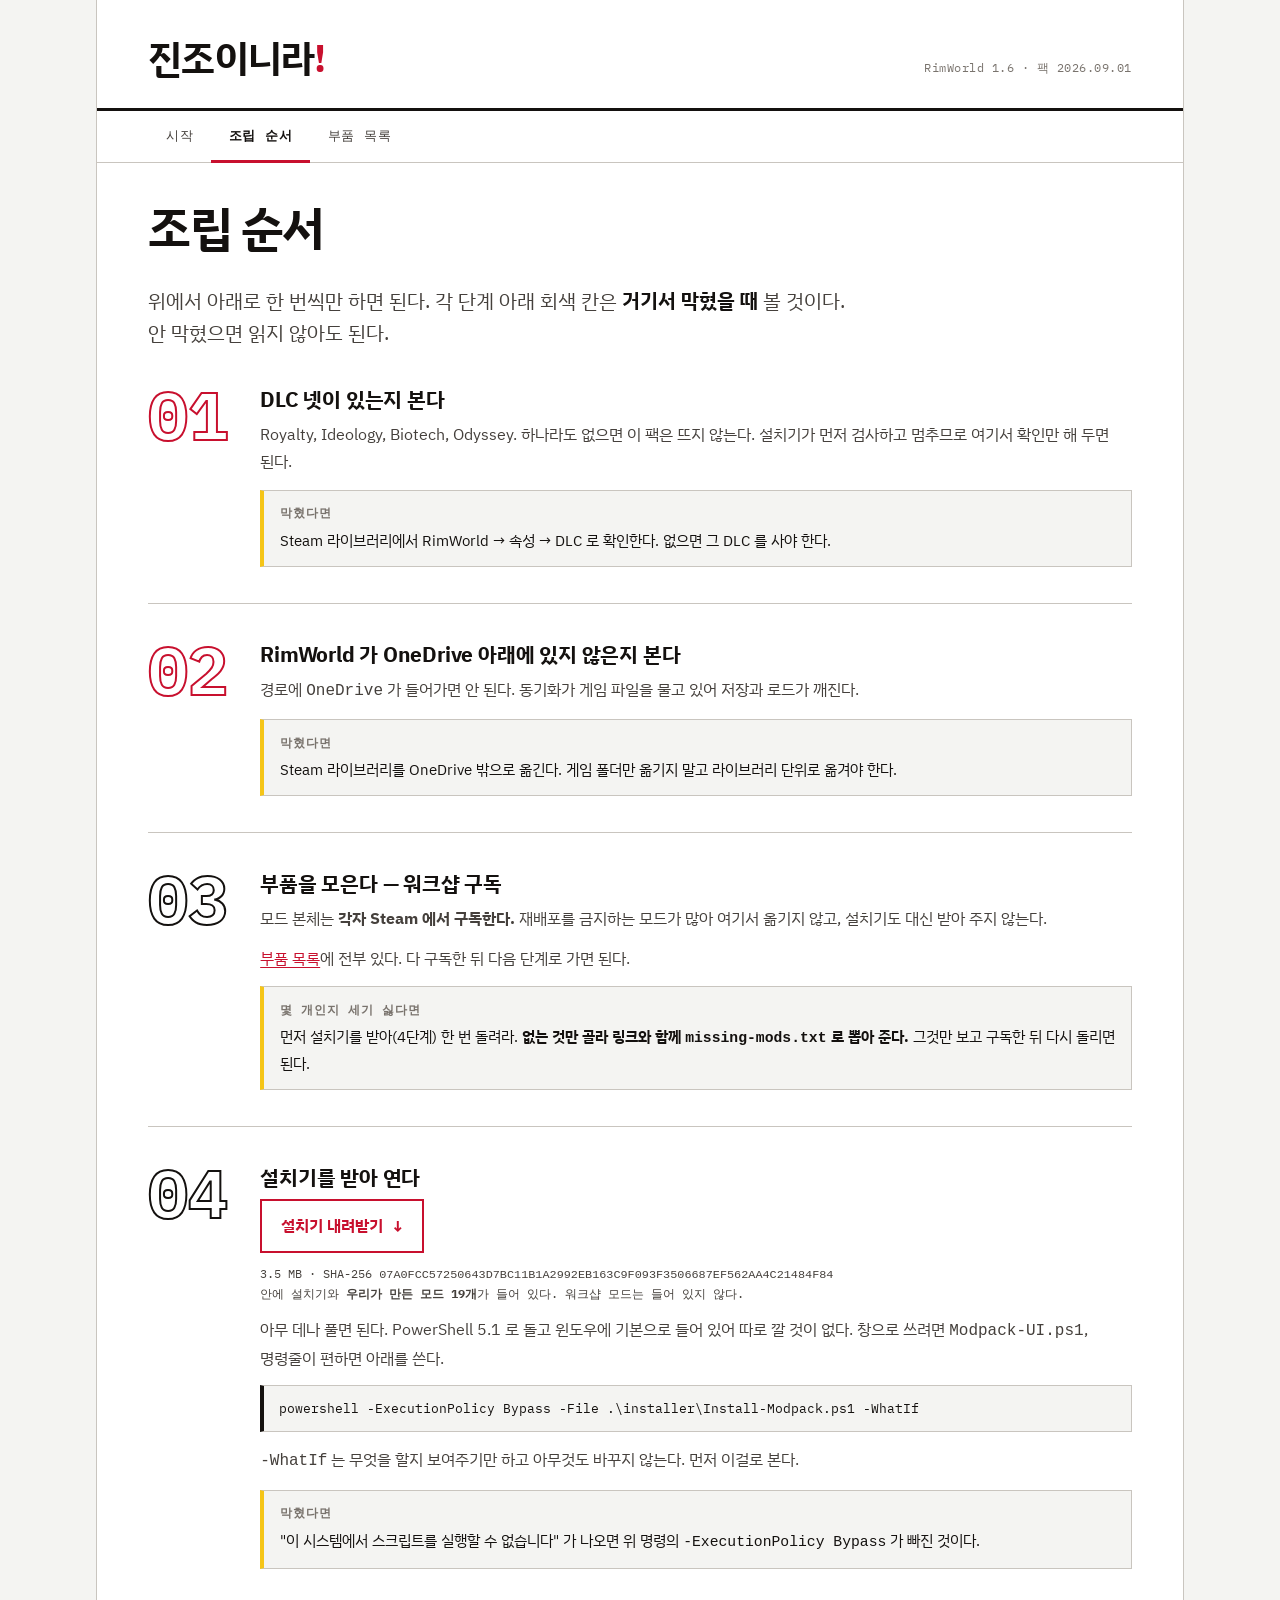
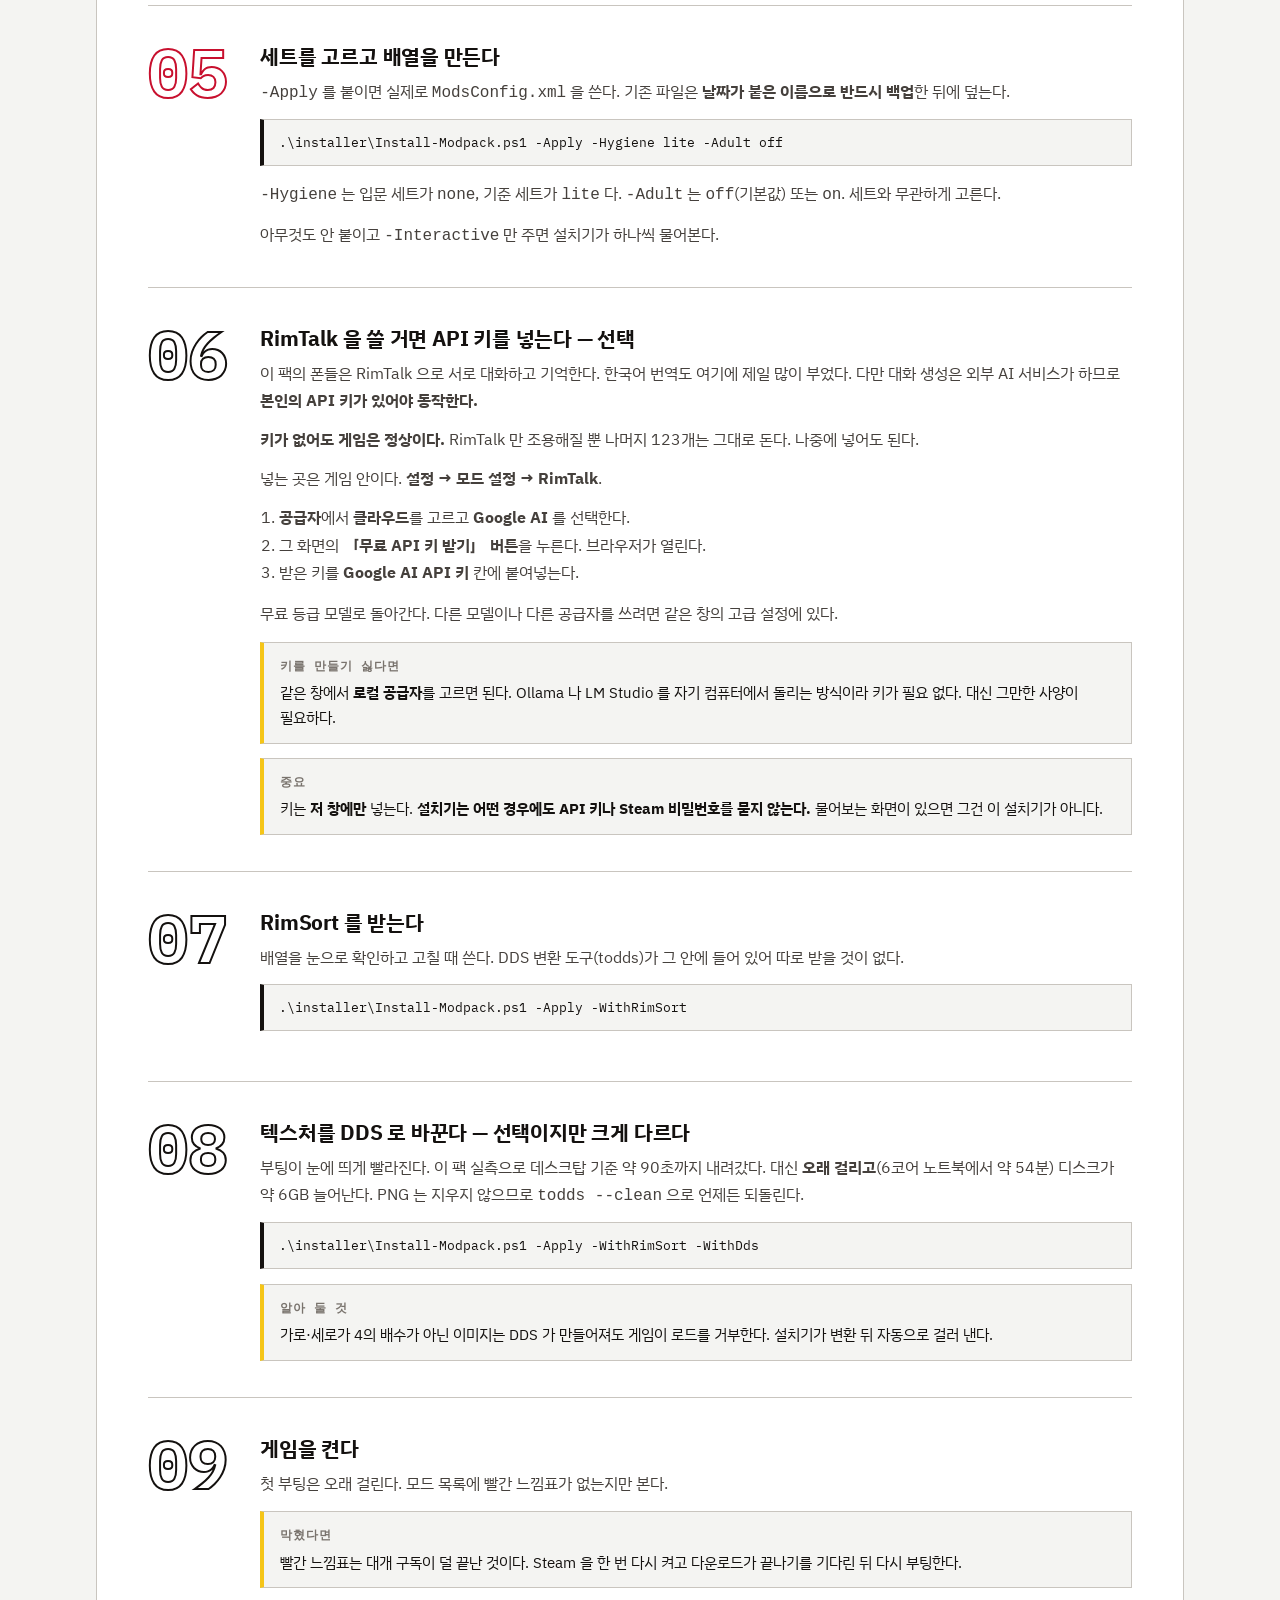
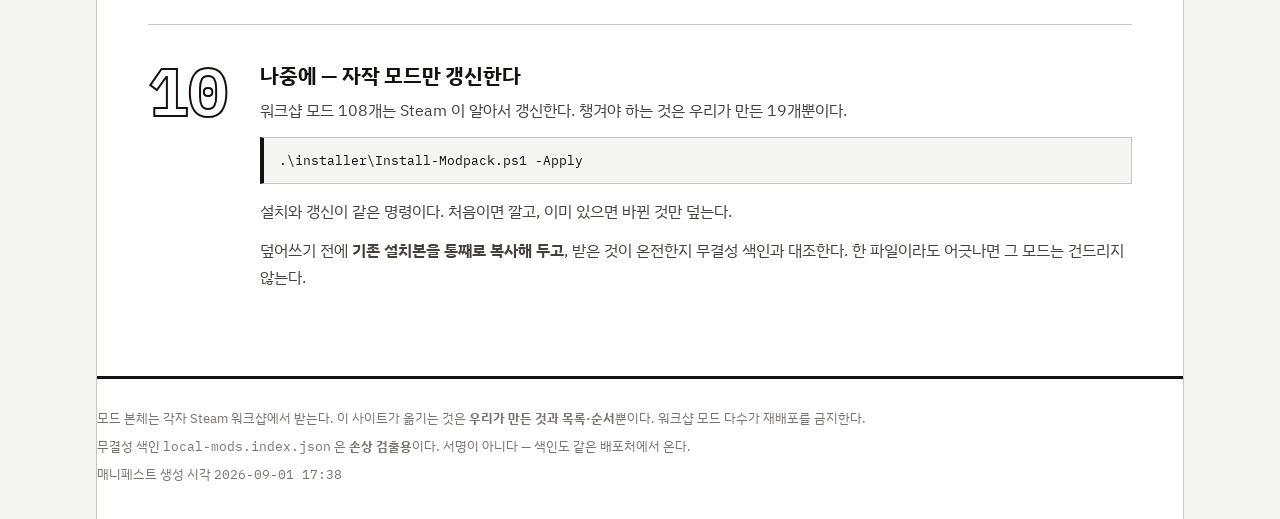
==== install.html @ 78cf6ee9 "진홍 협화회 모드팩 사이트 — 첫 배포 site/dist 산출물(3쪽 + 설치기 묶음 + 무결성 색인)을 그대로 올린다. 빌드는 모드팩 저장소의 scripts/build-site." ====
<!doctype html>
<html lang="ko">
<head>
<meta charset="utf-8">
<meta name="viewport" content="width=device-width, initial-scale=1">
<title>조립 순서 — 진조이니라!</title>
<meta name="description" content="DLC 확인부터 갱신까지, 번호 매긴 9단계.">
<meta name="color-scheme" content="light dark">
<link rel="preconnect" href="https://fonts.googleapis.com">
<link rel="preconnect" href="https://fonts.gstatic.com" crossorigin>
<link rel="stylesheet" href="https://fonts.googleapis.com/css2?family=IBM+Plex+Mono:wght@400;600&family=IBM+Plex+Sans+KR:wght@400;500;600;700&display=swap">
<link rel="stylesheet" href="assets/style.css">
</head>
<body>
<!--
DIRECTION CONTRACT — rim.issssm.com

THESIS: 이 팩은 고르는 카탈로그가 아니라 순서가 검증된 조립물 하나다. 세트를
고르고 번호를 따라가면 끝난다. 기능을 자랑하는 히어로 배너와 카드 격자를 쓰지
않는다 — 초보가 먼저 묻는 것은 "무엇이 들었나" 가 아니라 "뭐부터 하면 되나" 다.

OWN-WORLD: 조립 설명서. 흰 종이, 검은 키라인, 진홍(#c8102e)이 이 팩의 정체이자
유일한 강조색, 노랑·검정 사선 위험 띠가 경고를 진다. 여백의 큰 외곽선 숫자,
1:1 부품 호출 상자 격자, IBM Plex Sans KR + Plex Mono, 숫자는 전부 tabular.

STORY: 세트 상자가 부품 수와 난이도를 모서리에 찍고 나란히 놓인 것을 본다.
자기 것이 어느 것인지 알아보고, 번호 매긴 단계를 따라 혼자 끝까지 깐다.
세트로 정해지지 않는 것(성인 요소)은 상자 아래에서 따로 묻는다.

FIRST VIEWPORT: 상단 3px 괘선 아래 워드마크. 그 아래 "뭐부터 하면 되는데?" 가
화면 폭을 쓰는 질문으로 서고, 답이 곧바로 1단계 링크다. 그 아래 노랑·검정
위험 띠가 DLC 4종·OneDrive 금지·성인 요소를 진다. 세트 상자는 그다음이다.

FORM: 브릭 조립 설명서. 공명 순위 7위였던 배정안(약전 첨부문서)을 두 축에서
이긴 도전자. seed 343098e7.

FINISH: unreviewed and undocumented is unfinished; this build ends with the finish review, the verdict, DESIGN.md, and every shipping raster carrying its provenance.
-->
<div class="sheet">
  <header class="masthead pad">
    <p class="wordmark">진조이니라<span class="bang">!</span></p>
    <p class="meta">RimWorld 1.6 · 팩 2026.09.01</p>
  </header>
  <nav class="tabs pad" aria-label="주요">
      <a href="index.html">시작</a>
      <a href="install.html" aria-current="page">조립 순서</a>
      <a href="mods.html">부품 목록</a>
  </nav>
  <main class="pad">
    <h1 class="q">조립 순서</h1>
    <p class="lede">위에서 아래로 한 번씩만 하면 된다. 각 단계 아래 회색 칸은
    <strong>거기서 막혔을 때</strong> 볼 것이다. 안 막혔으면 읽지 않아도 된다.</p>

    <section class="step is-key">
      <p class="n">01</p>
      <div>
        <h2>DLC 넷이 있는지 본다</h2>
        <p>Royalty, Ideology, Biotech, Odyssey. 하나라도 없으면 이 팩은 뜨지 않는다. 설치기가 먼저 검사하고 멈추므로
        여기서 확인만 해 두면 된다.</p>
        <div class="stuck"><b>막혔다면</b>
        Steam 라이브러리에서 RimWorld → 속성 → DLC 로 확인한다. 없으면 그 DLC 를 사야 한다.</div>
      </div>
    </section>

    <section class="step is-key">
      <p class="n">02</p>
      <div>
        <h2>RimWorld 가 OneDrive 아래에 있지 않은지 본다</h2>
        <p>경로에 <code>OneDrive</code> 가 들어가면 안 된다. 동기화가 게임 파일을 물고 있어
        저장과 로드가 깨진다.</p>
        <div class="stuck"><b>막혔다면</b>
        Steam 라이브러리를 OneDrive 밖으로 옮긴다. 게임 폴더만 옮기지 말고 라이브러리 단위로 옮겨야 한다.</div>
      </div>
    </section>

    <section class="step">
      <p class="n">03</p>
      <div>
        <h2>부품을 모은다 — 워크샵 구독</h2>
        <p>모드 본체는 <strong>각자 Steam 에서 구독한다.</strong> 재배포를 금지하는 모드가 많아 여기서 옮기지 않고,
        설치기도 대신 받아 주지 않는다.</p>
        <p><a href="mods.html">부품 목록</a>에 전부 있다. 다 구독한 뒤 다음 단계로 가면 된다.</p>
        <div class="stuck"><b>몇 개인지 세기 싫다면</b>
        먼저 설치기를 받아(4단계) 한 번 돌려라. <strong>없는 것만 골라 링크와 함께
        <code>missing-mods.txt</code> 로 뽑아 준다.</strong> 그것만 보고 구독한 뒤 다시 돌리면 된다.</div>
      </div>
    </section>

    <section class="step">
      <p class="n">04</p>
      <div>
        <h2>설치기를 받아 연다</h2>
        <p><a class="gonext" href="download/crimson-concord-installer.zip" download>설치기 내려받기 <span class="arrow">↓</span></a></p>
        <p class="dlmeta">3.5 MB · SHA-256 <code>07A0FCC57250643D7BC11B1A2992EB163C9F093F3506687EF562AA4C21484F84</code><br>
        안에 설치기와 <strong>우리가 만든 모드 19개</strong>가 들어 있다. 워크샵 모드는 들어 있지 않다.</p>
        <p>아무 데나 풀면 된다. PowerShell 5.1 로 돌고 윈도우에 기본으로 들어 있어 따로 깔 것이 없다.
        창으로 쓰려면 <code>Modpack-UI.ps1</code>, 명령줄이 편하면 아래를 쓴다.</p>
        <pre class="cmd">powershell -ExecutionPolicy Bypass -File .\installer\Install-Modpack.ps1 -WhatIf</pre>
        <p><code>-WhatIf</code> 는 무엇을 할지 보여주기만 하고 아무것도 바꾸지 않는다. 먼저 이걸로 본다.</p>
        <div class="stuck"><b>막혔다면</b>
        "이 시스템에서 스크립트를 실행할 수 없습니다" 가 나오면 위 명령의
        <code>-ExecutionPolicy Bypass</code> 가 빠진 것이다.</div>
      </div>
    </section>

    <section class="step is-key">
      <p class="n">05</p>
      <div>
        <h2>세트를 고르고 배열을 만든다</h2>
        <p><code>-Apply</code> 를 붙이면 실제로 <code>ModsConfig.xml</code> 을 쓴다.
        기존 파일은 <strong>날짜가 붙은 이름으로 반드시 백업</strong>한 뒤에 덮는다.</p>
        <pre class="cmd">.\installer\Install-Modpack.ps1 -Apply -Hygiene lite -Adult off</pre>
        <p><code>-Hygiene</code> 는 입문 세트가 <code>none</code>, 기준 세트가 <code>lite</code> 다.
        <code>-Adult</code> 는 <code>off</code>(기본값) 또는 <code>on</code>. 세트와 무관하게 고른다.</p>
        <p>아무것도 안 붙이고 <code>-Interactive</code> 만 주면 설치기가 하나씩 물어본다.</p>
      </div>
    </section>

    <section class="step">
      <p class="n">06</p>
      <div>
        <h2>RimTalk 을 쓸 거면 API 키를 넣는다 — 선택</h2>
        <p>이 팩의 폰들은 RimTalk 으로 서로 대화하고 기억한다. 한국어 번역도 여기에 제일 많이 부었다.
        다만 대화 생성은 외부 AI 서비스가 하므로 <strong>본인의 API 키가 있어야 동작한다.</strong></p>
        <p><strong>키가 없어도 게임은 정상이다.</strong> RimTalk 만 조용해질 뿐 나머지 123개는 그대로 돈다.
        나중에 넣어도 된다.</p>
        <p>넣는 곳은 게임 안이다. <strong>설정 → 모드 설정 → RimTalk</strong>.</p>
        <ol style="margin:0 0 0.9rem;padding-left:1.2rem;color:var(--ink-2)">
          <li><strong>공급자</strong>에서 <strong>클라우드</strong>를 고르고 <strong>Google AI</strong> 를 선택한다.</li>
          <li>그 화면의 <strong>「무료 API 키 받기」 버튼</strong>을 누른다. 브라우저가 열린다.</li>
          <li>받은 키를 <strong>Google AI API 키</strong> 칸에 붙여넣는다.</li>
        </ol>
        <p>무료 등급 모델로 돌아간다. 다른 모델이나 다른 공급자를 쓰려면 같은 창의 고급 설정에 있다.</p>
        <div class="stuck"><b>키를 만들기 싫다면</b>
        같은 창에서 <strong>로컬 공급자</strong>를 고르면 된다. Ollama 나 LM Studio 를 자기 컴퓨터에서 돌리는 방식이라
        키가 필요 없다. 대신 그만한 사양이 필요하다.</div>
        <div class="stuck"><b>중요</b>
        키는 <strong>저 창에만</strong> 넣는다.
        <strong>설치기는 어떤 경우에도 API 키나 Steam 비밀번호를 묻지 않는다.</strong>
        물어보는 화면이 있으면 그건 이 설치기가 아니다.</div>
      </div>
    </section>

    <section class="step">
      <p class="n">07</p>
      <div>
        <h2>RimSort 를 받는다</h2>
        <p>배열을 눈으로 확인하고 고칠 때 쓴다. DDS 변환 도구(todds)가 그 안에 들어 있어
        따로 받을 것이 없다.</p>
        <pre class="cmd">.\installer\Install-Modpack.ps1 -Apply -WithRimSort</pre>
      </div>
    </section>

    <section class="step">
      <p class="n">08</p>
      <div>
        <h2>텍스처를 DDS 로 바꾼다 — 선택이지만 크게 다르다</h2>
        <p>부팅이 눈에 띄게 빨라진다. 이 팩 실측으로 데스크탑 기준 약 90초까지 내려갔다.
        대신 <strong>오래 걸리고</strong>(6코어 노트북에서 약 54분) 디스크가 약 6GB 늘어난다.
        PNG 는 지우지 않으므로 <code>todds --clean</code> 으로 언제든 되돌린다.</p>
        <pre class="cmd">.\installer\Install-Modpack.ps1 -Apply -WithRimSort -WithDds</pre>
        <div class="stuck"><b>알아 둘 것</b>
        가로·세로가 4의 배수가 아닌 이미지는 DDS 가 만들어져도 게임이 로드를 거부한다.
        설치기가 변환 뒤 자동으로 걸러 낸다.</div>
      </div>
    </section>

    <section class="step">
      <p class="n">09</p>
      <div>
        <h2>게임을 켠다</h2>
        <p>첫 부팅은 오래 걸린다. 모드 목록에 빨간 느낌표가 없는지만 본다.</p>
        <div class="stuck"><b>막혔다면</b>
        빨간 느낌표는 대개 구독이 덜 끝난 것이다. Steam 을 한 번 다시 켜고 다운로드가
        끝나기를 기다린 뒤 다시 부팅한다.</div>
      </div>
    </section>

    <section class="step">
      <p class="n">10</p>
      <div>
        <h2>나중에 — 자작 모드만 갱신한다</h2>
        <p>워크샵 모드 108개는 Steam 이 알아서 갱신한다.
        챙겨야 하는 것은 우리가 만든 19개뿐이다.</p>
        <pre class="cmd">.\installer\Install-Modpack.ps1 -Apply</pre>
        <p>설치와 갱신이 같은 명령이다. 처음이면 깔고, 이미 있으면 바뀐 것만 덮는다.</p>
        <p>덮어쓰기 전에 <strong>기존 설치본을 통째로 복사해 두고</strong>, 받은 것이 온전한지
        무결성 색인과 대조한다. 한 파일이라도 어긋나면 그 모드는 건드리지 않는다.</p>
      </div>
    </section>
  </main>
  <footer class="colophon pad">
    <p>모드 본체는 각자 Steam 워크샵에서 받는다. 이 사이트가 옮기는 것은 <strong>우리가 만든 것과 목록·순서</strong>뿐이다. 워크샵 모드 다수가 재배포를 금지한다.</p>
    <p>무결성 색인 <code>local-mods.index.json</code> 은 <strong>손상 검출용</strong>이다. 서명이 아니다 — 색인도 같은 배포처에서 온다.</p>
    <p>매니페스트 생성 시각 <code>2026-09-01 17:38</code></p>
  </footer>
</div>
</body>
</html>
---- assets/style.css ----
/* 진조이니라! — rim.issssm.com
   조립 설명서 문법. 키라인, 번호 매긴 단계, 1:1 부품 호출 상자.
   손으로 쓴다. 빌드 단계는 HTML 만 만든다. */

:root {
  --paper:      #ffffff;
  --paper-2:    #f4f4f2;
  --paper-3:    #e9e8e4;
  --ink:        #14110f;
  --ink-2:      #45403c;
  --ink-3:      #79736d;
  --rule:       #14110f;
  --rule-soft:  #c9c5bf;
  --crimson:    #c8102e;
  --crimson-2:  #9c0c23;
  --caution:    #f5c518;
  --info:       #2f6fa8;
  --ok:         #2c7a4b;

  --gutter:     5.5rem;
  --sheet:      68rem;

  --step-num:   clamp(2.6rem, 6vw, 4.2rem);

  --f-sans: "IBM Plex Sans KR", "Malgun Gothic", system-ui, sans-serif;
  --f-mono: "IBM Plex Mono", "D2Coding", ui-monospace, monospace;
}

@media (prefers-color-scheme: dark) {
  :root:not([data-theme="light"]) {
    --paper:     #14110f;
    --paper-2:   #1c1917;
    --paper-3:   #262220;
    --ink:       #ece8e3;
    --ink-2:     #b9b2ab;
    --ink-3:     #8b847d;
    --rule:      #ece8e3;
    --rule-soft: #3b3633;
    --crimson:   #ff4d63;
    --crimson-2: #ff7a8b;
    --caution:   #f5c518;
    --info:      #7db6e8;
    --ok:        #5fbf85;
  }
}

:root[data-theme="dark"] {
  --paper:     #14110f;
  --paper-2:   #1c1917;
  --paper-3:   #262220;
  --ink:       #ece8e3;
  --ink-2:     #b9b2ab;
  --ink-3:     #8b847d;
  --rule:      #ece8e3;
  --rule-soft: #3b3633;
  --crimson:   #ff4d63;
  --crimson-2: #ff7a8b;
  --caution:   #f5c518;
  --info:      #7db6e8;
  --ok:        #5fbf85;
}

* { box-sizing: border-box; }

html { -webkit-text-size-adjust: 100%; }

body {
  margin: 0;
  background: var(--paper-2);
  color: var(--ink);
  font-family: var(--f-sans);
  font-size: 16px;
  line-height: 1.7;
  word-break: keep-all;
  overflow-wrap: anywhere;
}

a { color: var(--crimson); text-underline-offset: 0.2em; }
a:focus-visible,
button:focus-visible { outline: 3px solid var(--crimson); outline-offset: 2px; }

/* ── 종이 ───────────────────────────────────────────────── */

.sheet {
  max-width: var(--sheet);
  margin: 0 auto;
  background: var(--paper);
  border-left: 1px solid var(--rule-soft);
  border-right: 1px solid var(--rule-soft);
  min-height: 100vh;
}

.pad { padding: 0 clamp(1.25rem, 4vw, 3.5rem); }

/* ── 머리 ───────────────────────────────────────────────── */

.masthead {
  border-bottom: 3px solid var(--rule);
  padding-top: 2.25rem;
  padding-bottom: 1.1rem;
  display: flex;
  flex-wrap: wrap;
  align-items: baseline;
  gap: 0.5rem 1.25rem;
}

.masthead .wordmark {
  font-size: clamp(1.6rem, 4.4vw, 2.4rem);
  font-weight: 700;
  letter-spacing: -0.02em;
  margin: 0;
  line-height: 1.15;
}
.masthead .wordmark .bang { color: var(--crimson); }

.masthead .meta {
  font-family: var(--f-mono);
  font-size: 0.78rem;
  color: var(--ink-3);
  letter-spacing: 0.04em;
  margin-left: auto;
  font-variant-numeric: tabular-nums;
}

nav.tabs {
  display: flex;
  flex-wrap: wrap;
  gap: 0;
  border-bottom: 1px solid var(--rule-soft);
}
nav.tabs a {
  font-family: var(--f-mono);
  font-size: 0.8rem;
  letter-spacing: 0.06em;
  text-decoration: none;
  color: var(--ink-2);
  padding: 0.85rem 1.1rem;
  border-bottom: 3px solid transparent;
  margin-bottom: -1px;
}
nav.tabs a:hover { color: var(--ink); background: var(--paper-2); }
nav.tabs a[aria-current="page"] {
  color: var(--ink);
  border-bottom-color: var(--crimson);
  font-weight: 600;
}

/* ── 경고 띠 ────────────────────────────────────────────── */

.hazard {
  border-top: 2px solid var(--ink);
  border-bottom: 2px solid var(--ink);
  background: var(--paper-2);
  margin-top: 2rem;
}
.hazard::before {
  content: "";
  display: block;
  height: 10px;
  background: repeating-linear-gradient(
    -45deg, var(--caution) 0 12px, var(--ink) 12px 24px);
}
.hazard .body { padding: 1.1rem clamp(1.25rem, 4vw, 3.5rem) 1.25rem; }
.hazard h2 {
  font-size: 0.8rem;
  font-family: var(--f-mono);
  letter-spacing: 0.12em;
  margin: 0 0 0.6rem;
  color: var(--ink);
}
.hazard ul { margin: 0; padding-left: 1.1rem; }
.hazard li { margin: 0.2rem 0; }
.hazard strong { color: var(--crimson); }

/* ── 단계 ───────────────────────────────────────────────── */

.step {
  display: grid;
  grid-template-columns: var(--gutter) 1fr;
  gap: 0 1.5rem;
  padding: 2.25rem 0;
  border-bottom: 1px solid var(--rule-soft);
}
.step:last-child { border-bottom: 0; }

.step .n {
  font-family: var(--f-mono);
  font-size: var(--step-num);
  font-weight: 700;
  line-height: 0.9;
  color: transparent;
  -webkit-text-stroke: 2px var(--rule);
  font-variant-numeric: tabular-nums;
  user-select: none;
}
.step.is-key .n { -webkit-text-stroke-color: var(--crimson); }

.step h2 {
  margin: 0 0 0.5rem;
  font-size: 1.3rem;
  line-height: 1.35;
  letter-spacing: -0.01em;
}
.step p { margin: 0 0 0.75rem; color: var(--ink-2); }
.step p:last-child { margin-bottom: 0; }

@media (max-width: 640px) {
  .step { grid-template-columns: 1fr; gap: 0.4rem; }
  .step .n { font-size: 2.2rem; }
}

/* 명령 상자 */
pre.cmd {
  font-family: var(--f-mono);
  font-size: 0.82rem;
  background: var(--paper-2);
  border: 1px solid var(--rule-soft);
  border-left: 4px solid var(--ink);
  padding: 0.75rem 0.9rem;
  margin: 0.6rem 0 0.9rem;
  line-height: 1.6;
  /* 가로 스크롤 대신 줄바꿈. 읽는 사람이 이걸 복사해서 붙여 넣는다 —
     잘린 줄을 스크롤해야 하는 것을 못 알아채면 명령을 반만 복사한다. */
  white-space: pre-wrap;
  overflow-wrap: anywhere;
}

/* 곁줄 — 막혔을 때 */
.stuck {
  border: 1px solid var(--rule-soft);
  border-left: 4px solid var(--caution);
  background: var(--paper-2);
  padding: 0.8rem 1rem;
  margin: 0.9rem 0 0;
  font-size: 0.92rem;
}
.stuck b {
  font-family: var(--f-mono);
  font-size: 0.75rem;
  letter-spacing: 0.08em;
  display: block;
  color: var(--ink-3);
  margin-bottom: 0.25rem;
}

/* ── 세트 상자 (프리셋) ─────────────────────────────────── */

.sets {
  display: grid;
  grid-template-columns: repeat(auto-fit, minmax(16rem, 1fr));
  gap: 1.25rem;
  padding: 2rem 0 2.5rem;
}

.set {
  border: 2px solid var(--rule);
  background: var(--paper);
  display: flex;
  flex-direction: column;
  position: relative;
}
.set.is-recommended { border-color: var(--crimson); }

.set .corner {
  position: absolute;
  top: -2px; right: -2px;
  background: var(--crimson);
  color: #fff;
  font-family: var(--f-mono);
  font-size: 0.7rem;
  letter-spacing: 0.1em;
  padding: 0.2rem 0.55rem;
}

.set .head {
  border-bottom: 1px solid var(--rule-soft);
  padding: 1.1rem 1.1rem 0.85rem;
}
.set .setno {
  font-family: var(--f-mono);
  font-size: 0.72rem;
  letter-spacing: 0.14em;
  color: var(--ink-3);
  font-variant-numeric: tabular-nums;
}
.set h3 { margin: 0.15rem 0 0.1rem; font-size: 1.3rem; letter-spacing: -0.01em; }
.set .tagline { color: var(--ink-2); font-size: 0.92rem; }

.set .stats {
  display: flex;
  gap: 1.25rem;
  padding: 0.75rem 1.1rem;
  border-bottom: 1px solid var(--rule-soft);
  font-family: var(--f-mono);
  font-size: 0.78rem;
  font-variant-numeric: tabular-nums;
  color: var(--ink-2);
}
.set .stats b { display: block; color: var(--ink); font-size: 1.15rem; font-weight: 700; }

.pips { letter-spacing: 0.12em; color: var(--crimson); }
.pips .off { color: var(--rule-soft); }

.set .why { padding: 0.9rem 1.1rem; margin: 0; flex: 1; }
.set .why li { margin: 0.3rem 0; font-size: 0.92rem; color: var(--ink-2); }

.set .cost {
  padding: 0.75rem 1.1rem;
  border-top: 1px dashed var(--rule-soft);
  font-size: 0.86rem;
  color: var(--ink-3);
}

.set .unverified {
  background: var(--caution);
  color: #14110f;
  padding: 0.5rem 1.1rem;
  font-size: 0.82rem;
  font-weight: 600;
}

/* ── 세트로 정해지지 않는 선택 ──────────────────────────── */

/* 왼쪽 강조 레일을 뺐다. 바로 위 .sectionhead 가 이미 2px 괘선과
   모노 눈썹으로 절을 갈라 주고 있어서 레일은 장식일 뿐이었다. */
.optional { margin: 0 0 1rem; }
.optional .q2 {
  font-size: 1.15rem;
  font-weight: 700;
  letter-spacing: -0.01em;
  margin: 0.75rem 0 0.4rem;
}
.optional p { max-width: 46rem; }
.optional td strong { color: var(--crimson); }

/* ── 부품 목록 ──────────────────────────────────────────── */

.bin { padding: 1.5rem 0 0; }
.bin h2 {
  font-size: 1.05rem;
  margin: 1.75rem 0 0.15rem;
  display: flex;
  align-items: baseline;
  gap: 0.6rem;
}
.bin h2 .count {
  font-family: var(--f-mono);
  font-size: 0.78rem;
  color: var(--ink-3);
  font-variant-numeric: tabular-nums;
}
.bin .gdesc { color: var(--ink-3); font-size: 0.88rem; margin: 0 0 0.75rem; }

/* 칸 사이를 gap 으로 벌리고 뒷배경을 선 색으로 두면 마지막 줄의
   빈 칸이 회색 덩어리로 남는다. 칸마다 선을 그린다. */
.parts {
  display: grid;
  grid-template-columns: repeat(auto-fill, minmax(15rem, 1fr));
  background: var(--paper);
  border-top: 1px solid var(--rule-soft);
  border-left: 1px solid var(--rule-soft);
}

.part {
  background: var(--paper);
  border-right: 1px solid var(--rule-soft);
  border-bottom: 1px solid var(--rule-soft);
  padding: 0.6rem 0.7rem;
  display: grid;
  grid-template-columns: 2.6rem 1fr;
  gap: 0.55rem;
  align-items: start;
}
.part .ord {
  font-family: var(--f-mono);
  font-size: 0.78rem;
  color: var(--ink-3);
  font-variant-numeric: tabular-nums;
  text-align: right;
  padding-top: 0.12rem;
}
.part .nm { font-size: 0.9rem; line-height: 1.4; }
.part .id {
  font-family: var(--f-mono);
  font-size: 0.68rem;
  color: var(--ink-3);
  display: block;
  margin-top: 0.1rem;
}
.part.is-ours { border-left: 3px solid var(--crimson); }
.part.is-ours .nm { font-weight: 600; }

.legend {
  font-size: 0.82rem;
  color: var(--ink-3);
  display: flex;
  flex-wrap: wrap;
  gap: 1.25rem;
  padding: 0.75rem 0 0;
}
.legend .swatch {
  display: inline-block;
  width: 0.7rem; height: 0.7rem;
  border-left: 3px solid var(--crimson);
  margin-right: 0.35rem;
  vertical-align: -1px;
}

/* ── 표 ─────────────────────────────────────────────────── */

.tablewrap { overflow-x: auto; }
table {
  border-collapse: collapse;
  width: 100%;
  font-size: 0.9rem;
}
th, td {
  text-align: left;
  padding: 0.5rem 0.7rem;
  border-bottom: 1px solid var(--rule-soft);
  vertical-align: top;
}
th {
  font-family: var(--f-mono);
  font-size: 0.72rem;
  letter-spacing: 0.08em;
  color: var(--ink-3);
  border-bottom: 2px solid var(--rule);
  white-space: nowrap;
}
td.num { font-family: var(--f-mono); font-variant-numeric: tabular-nums; }

/* ── 강조 링크 ──────────────────────────────────────────── */

.gonext {
  display: inline-flex;
  align-items: center;
  gap: 0.6rem;
  border: 2px solid var(--crimson);
  color: var(--crimson);
  background: transparent;
  font-weight: 700;
  text-decoration: none;
  padding: 0.7rem 1.2rem;
  font-size: 1.02rem;
}
.gonext:hover { background: var(--crimson); color: #fff; }

.dlmeta {
  font-family: var(--f-mono);
  font-size: 0.74rem;
  color: var(--ink-3);
  line-height: 1.6;
  margin: 0.5rem 0 0.9rem;
  word-break: break-all;
}
.dlmeta strong { color: var(--ink-2); }
.gonext .arrow { font-family: var(--f-mono); }

/* ── 꼬리 ───────────────────────────────────────────────── */

footer.colophon {
  border-top: 3px solid var(--rule);
  margin-top: 3rem;
  padding: 1.5rem 0 3rem;
  font-size: 0.84rem;
  color: var(--ink-3);
}
footer.colophon p { margin: 0.3rem 0; }
footer.colophon code { font-family: var(--f-mono); font-size: 0.8rem; }

.lede {
  font-size: clamp(1.05rem, 2.4vw, 1.25rem);
  line-height: 1.6;
  color: var(--ink-2);
  max-width: 44rem;
  margin: 1.75rem 0 0;
}
.lede strong { color: var(--ink); }

h1.q {
  font-size: clamp(1.9rem, 5.5vw, 3rem);
  line-height: 1.2;
  letter-spacing: -0.03em;
  margin: 2.25rem 0 0;
  max-width: 22ch;
}
h1.q em { font-style: normal; color: var(--crimson); }

.sectionhead {
  font-family: var(--f-mono);
  font-size: 0.75rem;
  letter-spacing: 0.14em;
  color: var(--ink-3);
  border-top: 2px solid var(--rule);
  padding-top: 0.6rem;
  margin-top: 2.75rem;
}

@media print {
  nav.tabs, .gonext { display: none; }
  .sheet { border: 0; }
}
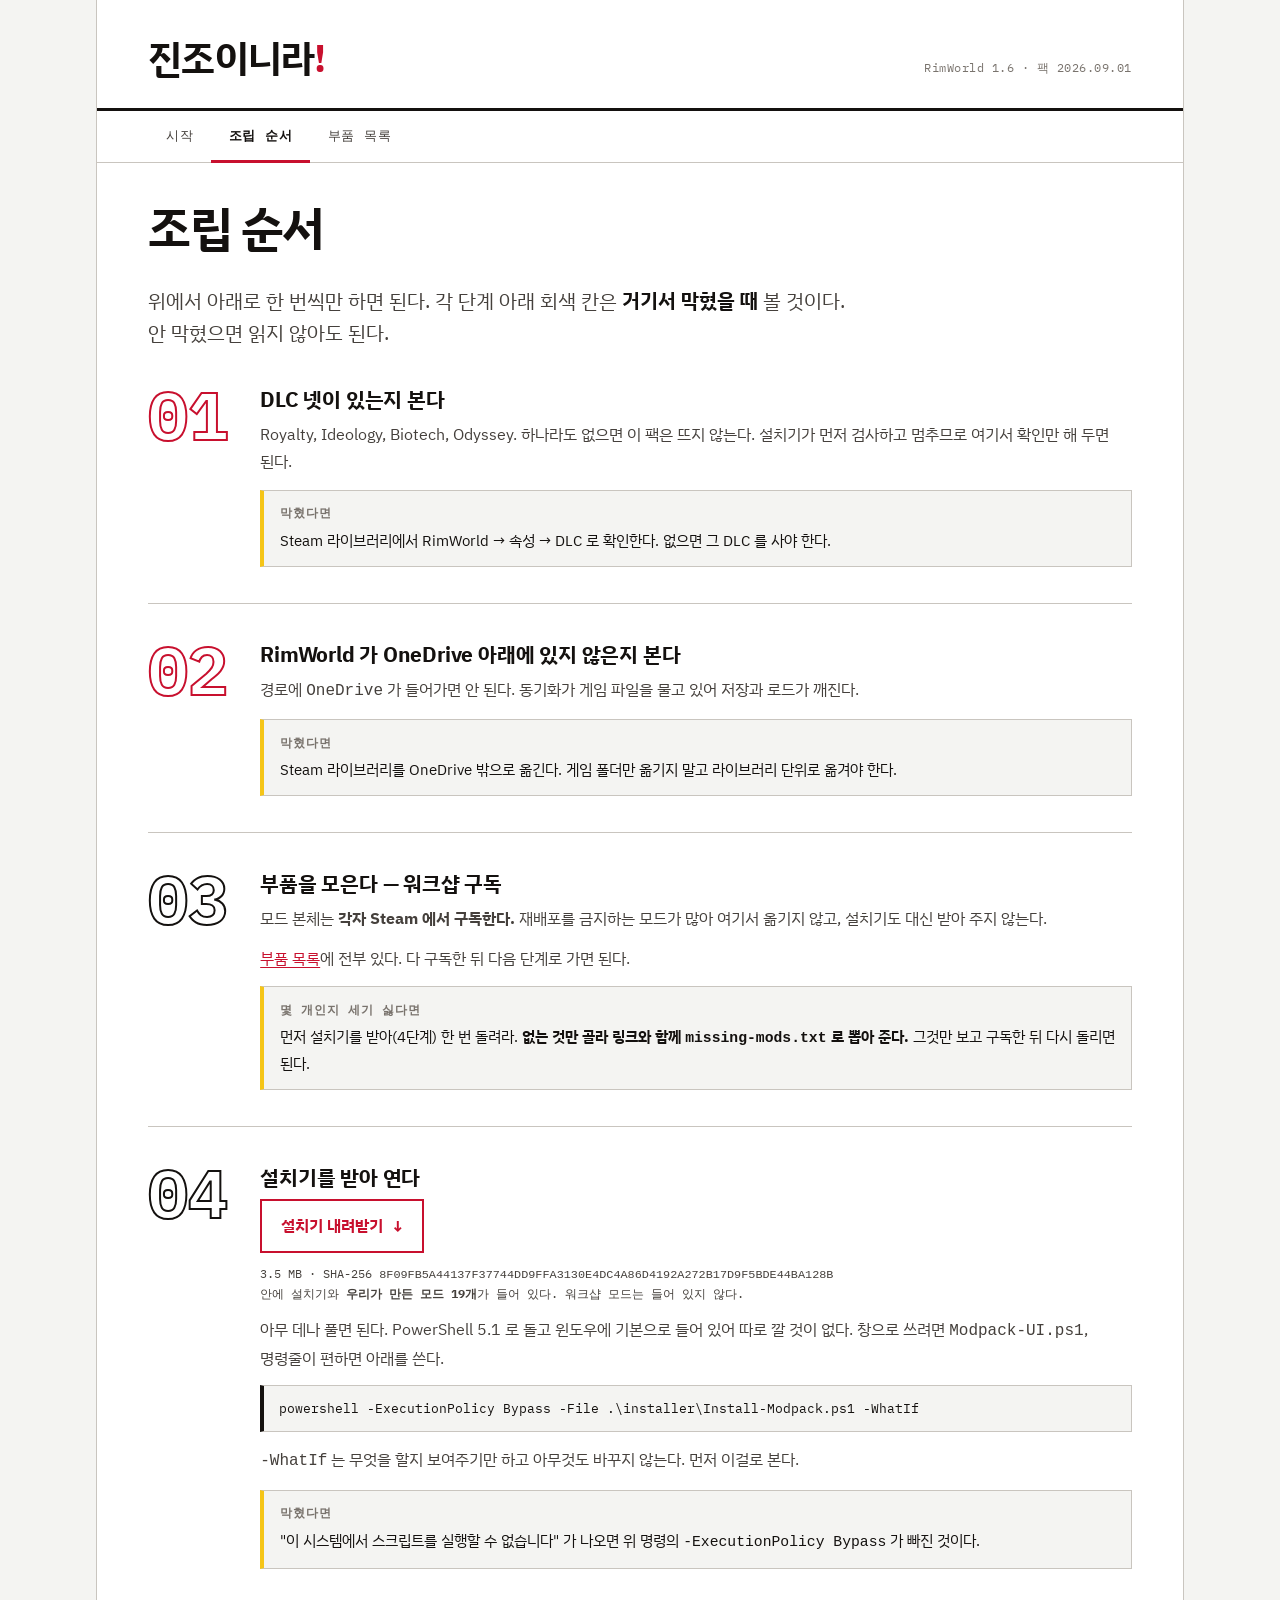
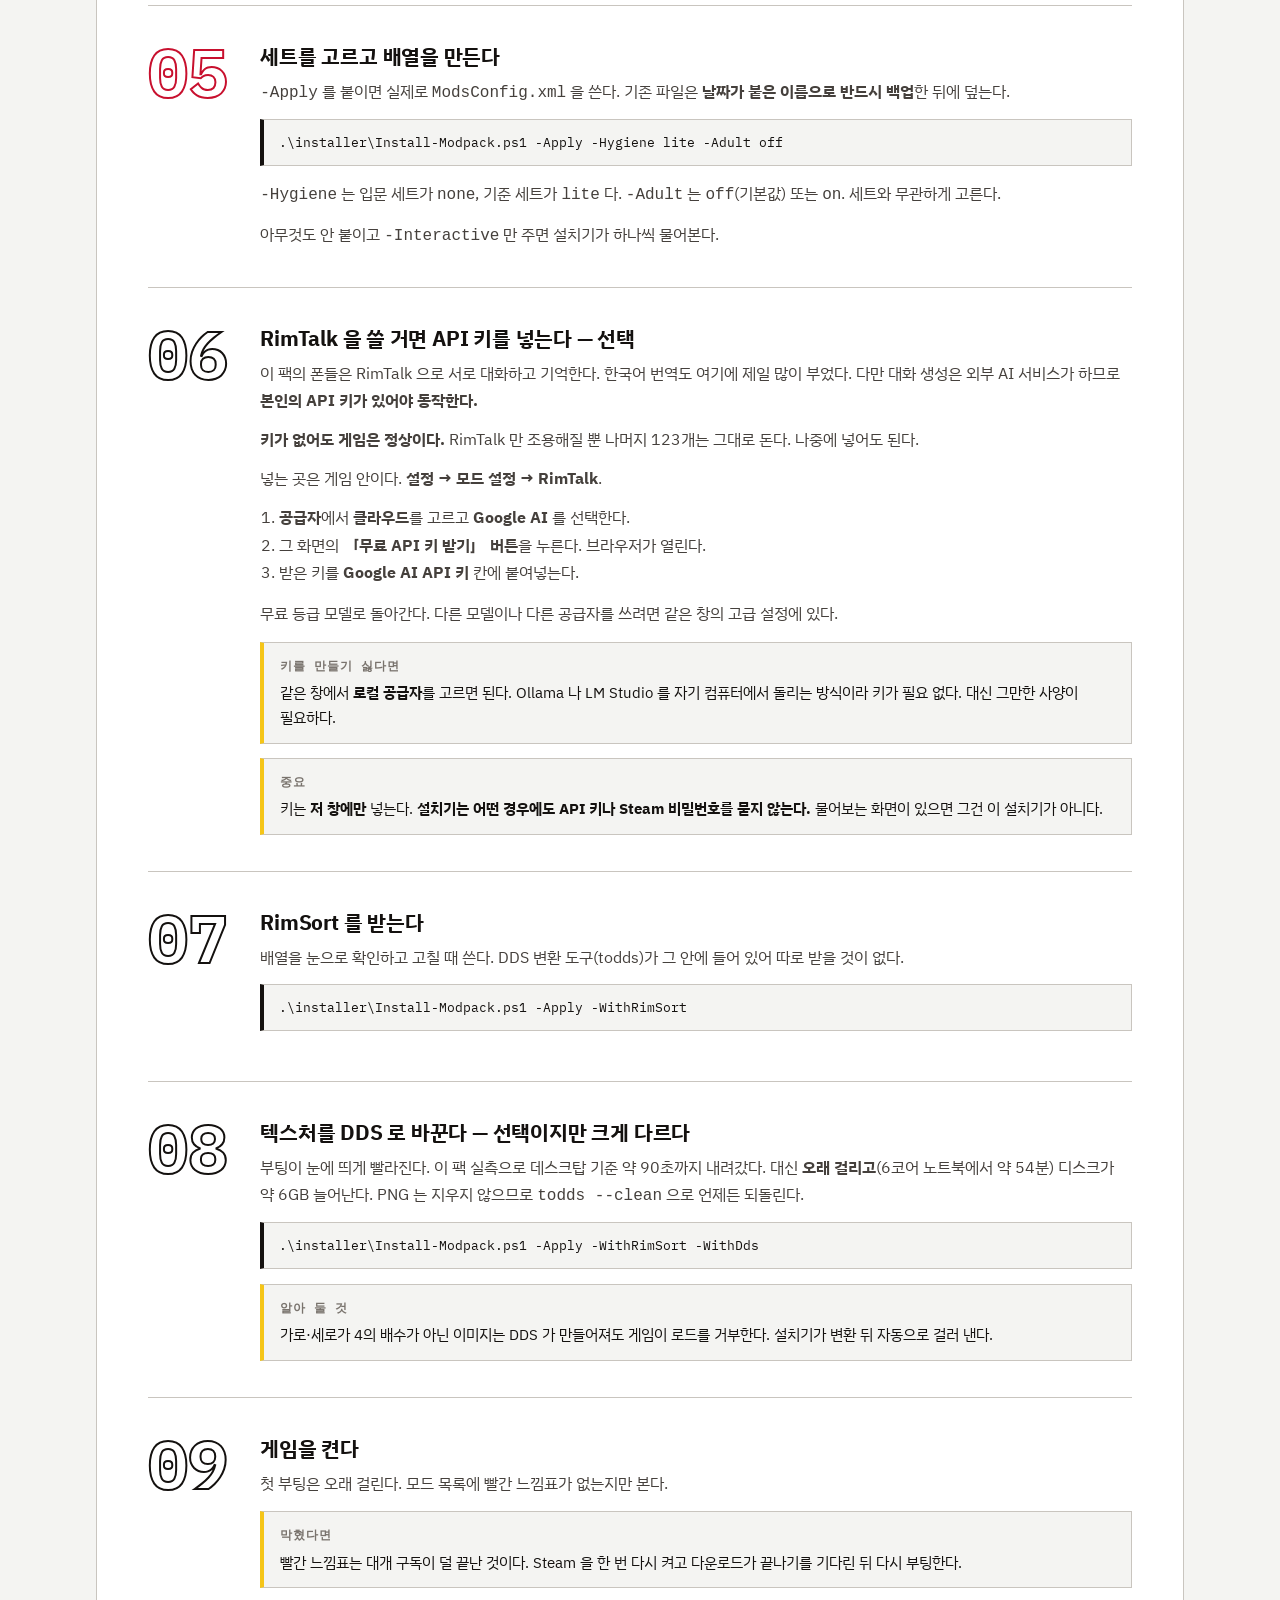
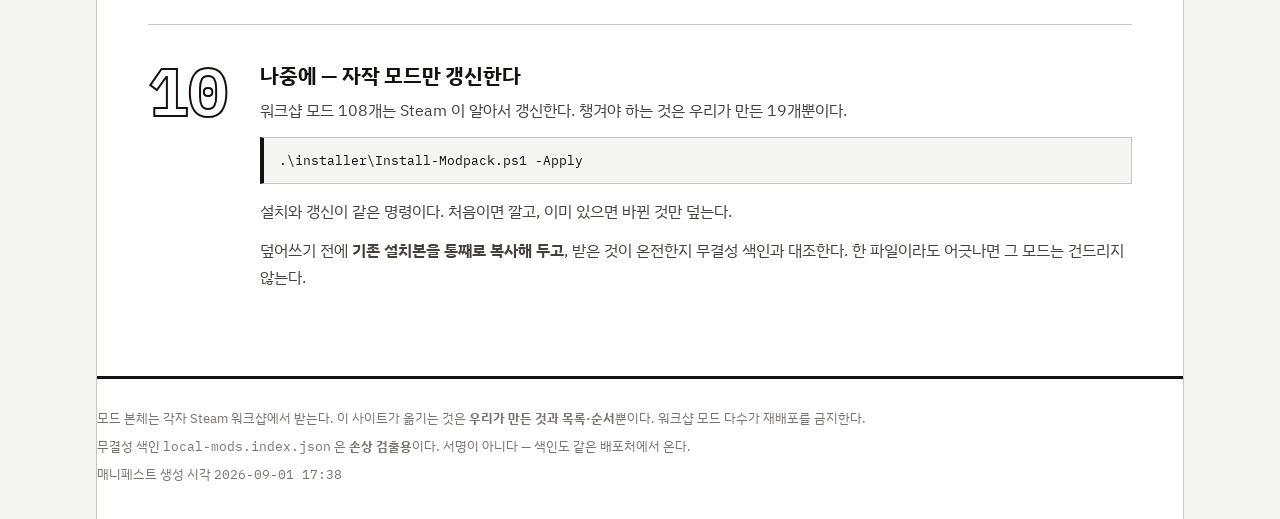
==== commit a36151b6: "사이트 갱신 2026-09-01 20:34" ====
--- a/install.html
+++ b/install.html
@@ -1,199 +1,199 @@
-<!doctype html>
-<html lang="ko">
-<head>
-<meta charset="utf-8">
-<meta name="viewport" content="width=device-width, initial-scale=1">
-<title>조립 순서 — 진조이니라!</title>
-<meta name="description" content="DLC 확인부터 갱신까지, 번호 매긴 9단계.">
-<meta name="color-scheme" content="light dark">
-<link rel="preconnect" href="https://fonts.googleapis.com">
-<link rel="preconnect" href="https://fonts.gstatic.com" crossorigin>
-<link rel="stylesheet" href="https://fonts.googleapis.com/css2?family=IBM+Plex+Mono:wght@400;600&family=IBM+Plex+Sans+KR:wght@400;500;600;700&display=swap">
-<link rel="stylesheet" href="assets/style.css">
-</head>
-<body>
-<!--
-DIRECTION CONTRACT — rim.issssm.com
-
-THESIS: 이 팩은 고르는 카탈로그가 아니라 순서가 검증된 조립물 하나다. 세트를
-고르고 번호를 따라가면 끝난다. 기능을 자랑하는 히어로 배너와 카드 격자를 쓰지
-않는다 — 초보가 먼저 묻는 것은 "무엇이 들었나" 가 아니라 "뭐부터 하면 되나" 다.
-
-OWN-WORLD: 조립 설명서. 흰 종이, 검은 키라인, 진홍(#c8102e)이 이 팩의 정체이자
-유일한 강조색, 노랑·검정 사선 위험 띠가 경고를 진다. 여백의 큰 외곽선 숫자,
-1:1 부품 호출 상자 격자, IBM Plex Sans KR + Plex Mono, 숫자는 전부 tabular.
-
-STORY: 세트 상자가 부품 수와 난이도를 모서리에 찍고 나란히 놓인 것을 본다.
-자기 것이 어느 것인지 알아보고, 번호 매긴 단계를 따라 혼자 끝까지 깐다.
-세트로 정해지지 않는 것(성인 요소)은 상자 아래에서 따로 묻는다.
-
-FIRST VIEWPORT: 상단 3px 괘선 아래 워드마크. 그 아래 "뭐부터 하면 되는데?" 가
-화면 폭을 쓰는 질문으로 서고, 답이 곧바로 1단계 링크다. 그 아래 노랑·검정
-위험 띠가 DLC 4종·OneDrive 금지·성인 요소를 진다. 세트 상자는 그다음이다.
-
-FORM: 브릭 조립 설명서. 공명 순위 7위였던 배정안(약전 첨부문서)을 두 축에서
-이긴 도전자. seed 343098e7.
-
-FINISH: unreviewed and undocumented is unfinished; this build ends with the finish review, the verdict, DESIGN.md, and every shipping raster carrying its provenance.
--->
-<div class="sheet">
-  <header class="masthead pad">
-    <p class="wordmark">진조이니라<span class="bang">!</span></p>
-    <p class="meta">RimWorld 1.6 · 팩 2026.09.01</p>
-  </header>
-  <nav class="tabs pad" aria-label="주요">
+<!doctype html>
+<html lang="ko">
+<head>
+<meta charset="utf-8">
+<meta name="viewport" content="width=device-width, initial-scale=1">
+<title>조립 순서 — 진조이니라!</title>
+<meta name="description" content="DLC 확인부터 갱신까지, 번호 매긴 9단계.">
+<meta name="color-scheme" content="light dark">
+<link rel="preconnect" href="https://fonts.googleapis.com">
+<link rel="preconnect" href="https://fonts.gstatic.com" crossorigin>
+<link rel="stylesheet" href="https://fonts.googleapis.com/css2?family=IBM+Plex+Mono:wght@400;600&family=IBM+Plex+Sans+KR:wght@400;500;600;700&display=swap">
+<link rel="stylesheet" href="assets/style.css">
+</head>
+<body>
+<!--
+DIRECTION CONTRACT — rim.issssm.com
+
+THESIS: 이 팩은 고르는 카탈로그가 아니라 순서가 검증된 조립물 하나다. 세트를
+고르고 번호를 따라가면 끝난다. 기능을 자랑하는 히어로 배너와 카드 격자를 쓰지
+않는다 — 초보가 먼저 묻는 것은 "무엇이 들었나" 가 아니라 "뭐부터 하면 되나" 다.
+
+OWN-WORLD: 조립 설명서. 흰 종이, 검은 키라인, 진홍(#c8102e)이 이 팩의 정체이자
+유일한 강조색, 노랑·검정 사선 위험 띠가 경고를 진다. 여백의 큰 외곽선 숫자,
+1:1 부품 호출 상자 격자, IBM Plex Sans KR + Plex Mono, 숫자는 전부 tabular.
+
+STORY: 세트 상자가 부품 수와 난이도를 모서리에 찍고 나란히 놓인 것을 본다.
+자기 것이 어느 것인지 알아보고, 번호 매긴 단계를 따라 혼자 끝까지 깐다.
+세트로 정해지지 않는 것(성인 요소)은 상자 아래에서 따로 묻는다.
+
+FIRST VIEWPORT: 상단 3px 괘선 아래 워드마크. 그 아래 "뭐부터 하면 되는데?" 가
+화면 폭을 쓰는 질문으로 서고, 답이 곧바로 1단계 링크다. 그 아래 노랑·검정
+위험 띠가 DLC 4종·OneDrive 금지·성인 요소를 진다. 세트 상자는 그다음이다.
+
+FORM: 브릭 조립 설명서. 공명 순위 7위였던 배정안(약전 첨부문서)을 두 축에서
+이긴 도전자. seed 343098e7.
+
+FINISH: unreviewed and undocumented is unfinished; this build ends with the finish review, the verdict, DESIGN.md, and every shipping raster carrying its provenance.
+-->
+<div class="sheet">
+  <header class="masthead pad">
+    <p class="wordmark">진조이니라<span class="bang">!</span></p>
+    <p class="meta">RimWorld 1.6 · 팩 2026.09.01</p>
+  </header>
+  <nav class="tabs pad" aria-label="주요">
       <a href="index.html">시작</a>
       <a href="install.html" aria-current="page">조립 순서</a>
-      <a href="mods.html">부품 목록</a>
-  </nav>
-  <main class="pad">
-    <h1 class="q">조립 순서</h1>
-    <p class="lede">위에서 아래로 한 번씩만 하면 된다. 각 단계 아래 회색 칸은
-    <strong>거기서 막혔을 때</strong> 볼 것이다. 안 막혔으면 읽지 않아도 된다.</p>
-
-    <section class="step is-key">
-      <p class="n">01</p>
-      <div>
-        <h2>DLC 넷이 있는지 본다</h2>
-        <p>Royalty, Ideology, Biotech, Odyssey. 하나라도 없으면 이 팩은 뜨지 않는다. 설치기가 먼저 검사하고 멈추므로
-        여기서 확인만 해 두면 된다.</p>
-        <div class="stuck"><b>막혔다면</b>
-        Steam 라이브러리에서 RimWorld → 속성 → DLC 로 확인한다. 없으면 그 DLC 를 사야 한다.</div>
-      </div>
-    </section>
-
-    <section class="step is-key">
-      <p class="n">02</p>
-      <div>
-        <h2>RimWorld 가 OneDrive 아래에 있지 않은지 본다</h2>
-        <p>경로에 <code>OneDrive</code> 가 들어가면 안 된다. 동기화가 게임 파일을 물고 있어
-        저장과 로드가 깨진다.</p>
-        <div class="stuck"><b>막혔다면</b>
-        Steam 라이브러리를 OneDrive 밖으로 옮긴다. 게임 폴더만 옮기지 말고 라이브러리 단위로 옮겨야 한다.</div>
-      </div>
-    </section>
-
-    <section class="step">
-      <p class="n">03</p>
-      <div>
-        <h2>부품을 모은다 — 워크샵 구독</h2>
-        <p>모드 본체는 <strong>각자 Steam 에서 구독한다.</strong> 재배포를 금지하는 모드가 많아 여기서 옮기지 않고,
-        설치기도 대신 받아 주지 않는다.</p>
-        <p><a href="mods.html">부품 목록</a>에 전부 있다. 다 구독한 뒤 다음 단계로 가면 된다.</p>
-        <div class="stuck"><b>몇 개인지 세기 싫다면</b>
-        먼저 설치기를 받아(4단계) 한 번 돌려라. <strong>없는 것만 골라 링크와 함께
-        <code>missing-mods.txt</code> 로 뽑아 준다.</strong> 그것만 보고 구독한 뒤 다시 돌리면 된다.</div>
-      </div>
-    </section>
-
-    <section class="step">
-      <p class="n">04</p>
-      <div>
-        <h2>설치기를 받아 연다</h2>
-        <p><a class="gonext" href="download/crimson-concord-installer.zip" download>설치기 내려받기 <span class="arrow">↓</span></a></p>
-        <p class="dlmeta">3.5 MB · SHA-256 <code>07A0FCC57250643D7BC11B1A2992EB163C9F093F3506687EF562AA4C21484F84</code><br>
-        안에 설치기와 <strong>우리가 만든 모드 19개</strong>가 들어 있다. 워크샵 모드는 들어 있지 않다.</p>
-        <p>아무 데나 풀면 된다. PowerShell 5.1 로 돌고 윈도우에 기본으로 들어 있어 따로 깔 것이 없다.
-        창으로 쓰려면 <code>Modpack-UI.ps1</code>, 명령줄이 편하면 아래를 쓴다.</p>
-        <pre class="cmd">powershell -ExecutionPolicy Bypass -File .\installer\Install-Modpack.ps1 -WhatIf</pre>
-        <p><code>-WhatIf</code> 는 무엇을 할지 보여주기만 하고 아무것도 바꾸지 않는다. 먼저 이걸로 본다.</p>
-        <div class="stuck"><b>막혔다면</b>
-        "이 시스템에서 스크립트를 실행할 수 없습니다" 가 나오면 위 명령의
-        <code>-ExecutionPolicy Bypass</code> 가 빠진 것이다.</div>
-      </div>
-    </section>
-
-    <section class="step is-key">
-      <p class="n">05</p>
-      <div>
-        <h2>세트를 고르고 배열을 만든다</h2>
-        <p><code>-Apply</code> 를 붙이면 실제로 <code>ModsConfig.xml</code> 을 쓴다.
-        기존 파일은 <strong>날짜가 붙은 이름으로 반드시 백업</strong>한 뒤에 덮는다.</p>
-        <pre class="cmd">.\installer\Install-Modpack.ps1 -Apply -Hygiene lite -Adult off</pre>
-        <p><code>-Hygiene</code> 는 입문 세트가 <code>none</code>, 기준 세트가 <code>lite</code> 다.
-        <code>-Adult</code> 는 <code>off</code>(기본값) 또는 <code>on</code>. 세트와 무관하게 고른다.</p>
-        <p>아무것도 안 붙이고 <code>-Interactive</code> 만 주면 설치기가 하나씩 물어본다.</p>
-      </div>
-    </section>
-
-    <section class="step">
-      <p class="n">06</p>
-      <div>
-        <h2>RimTalk 을 쓸 거면 API 키를 넣는다 — 선택</h2>
-        <p>이 팩의 폰들은 RimTalk 으로 서로 대화하고 기억한다. 한국어 번역도 여기에 제일 많이 부었다.
-        다만 대화 생성은 외부 AI 서비스가 하므로 <strong>본인의 API 키가 있어야 동작한다.</strong></p>
-        <p><strong>키가 없어도 게임은 정상이다.</strong> RimTalk 만 조용해질 뿐 나머지 123개는 그대로 돈다.
-        나중에 넣어도 된다.</p>
-        <p>넣는 곳은 게임 안이다. <strong>설정 → 모드 설정 → RimTalk</strong>.</p>
-        <ol style="margin:0 0 0.9rem;padding-left:1.2rem;color:var(--ink-2)">
-          <li><strong>공급자</strong>에서 <strong>클라우드</strong>를 고르고 <strong>Google AI</strong> 를 선택한다.</li>
-          <li>그 화면의 <strong>「무료 API 키 받기」 버튼</strong>을 누른다. 브라우저가 열린다.</li>
-          <li>받은 키를 <strong>Google AI API 키</strong> 칸에 붙여넣는다.</li>
-        </ol>
-        <p>무료 등급 모델로 돌아간다. 다른 모델이나 다른 공급자를 쓰려면 같은 창의 고급 설정에 있다.</p>
-        <div class="stuck"><b>키를 만들기 싫다면</b>
-        같은 창에서 <strong>로컬 공급자</strong>를 고르면 된다. Ollama 나 LM Studio 를 자기 컴퓨터에서 돌리는 방식이라
-        키가 필요 없다. 대신 그만한 사양이 필요하다.</div>
-        <div class="stuck"><b>중요</b>
-        키는 <strong>저 창에만</strong> 넣는다.
-        <strong>설치기는 어떤 경우에도 API 키나 Steam 비밀번호를 묻지 않는다.</strong>
-        물어보는 화면이 있으면 그건 이 설치기가 아니다.</div>
-      </div>
-    </section>
-
-    <section class="step">
-      <p class="n">07</p>
-      <div>
-        <h2>RimSort 를 받는다</h2>
-        <p>배열을 눈으로 확인하고 고칠 때 쓴다. DDS 변환 도구(todds)가 그 안에 들어 있어
-        따로 받을 것이 없다.</p>
-        <pre class="cmd">.\installer\Install-Modpack.ps1 -Apply -WithRimSort</pre>
-      </div>
-    </section>
-
-    <section class="step">
-      <p class="n">08</p>
-      <div>
-        <h2>텍스처를 DDS 로 바꾼다 — 선택이지만 크게 다르다</h2>
-        <p>부팅이 눈에 띄게 빨라진다. 이 팩 실측으로 데스크탑 기준 약 90초까지 내려갔다.
-        대신 <strong>오래 걸리고</strong>(6코어 노트북에서 약 54분) 디스크가 약 6GB 늘어난다.
-        PNG 는 지우지 않으므로 <code>todds --clean</code> 으로 언제든 되돌린다.</p>
-        <pre class="cmd">.\installer\Install-Modpack.ps1 -Apply -WithRimSort -WithDds</pre>
-        <div class="stuck"><b>알아 둘 것</b>
-        가로·세로가 4의 배수가 아닌 이미지는 DDS 가 만들어져도 게임이 로드를 거부한다.
-        설치기가 변환 뒤 자동으로 걸러 낸다.</div>
-      </div>
-    </section>
-
-    <section class="step">
-      <p class="n">09</p>
-      <div>
-        <h2>게임을 켠다</h2>
-        <p>첫 부팅은 오래 걸린다. 모드 목록에 빨간 느낌표가 없는지만 본다.</p>
-        <div class="stuck"><b>막혔다면</b>
-        빨간 느낌표는 대개 구독이 덜 끝난 것이다. Steam 을 한 번 다시 켜고 다운로드가
-        끝나기를 기다린 뒤 다시 부팅한다.</div>
-      </div>
-    </section>
-
-    <section class="step">
-      <p class="n">10</p>
-      <div>
-        <h2>나중에 — 자작 모드만 갱신한다</h2>
-        <p>워크샵 모드 108개는 Steam 이 알아서 갱신한다.
-        챙겨야 하는 것은 우리가 만든 19개뿐이다.</p>
-        <pre class="cmd">.\installer\Install-Modpack.ps1 -Apply</pre>
-        <p>설치와 갱신이 같은 명령이다. 처음이면 깔고, 이미 있으면 바뀐 것만 덮는다.</p>
-        <p>덮어쓰기 전에 <strong>기존 설치본을 통째로 복사해 두고</strong>, 받은 것이 온전한지
-        무결성 색인과 대조한다. 한 파일이라도 어긋나면 그 모드는 건드리지 않는다.</p>
-      </div>
-    </section>
-  </main>
-  <footer class="colophon pad">
-    <p>모드 본체는 각자 Steam 워크샵에서 받는다. 이 사이트가 옮기는 것은 <strong>우리가 만든 것과 목록·순서</strong>뿐이다. 워크샵 모드 다수가 재배포를 금지한다.</p>
-    <p>무결성 색인 <code>local-mods.index.json</code> 은 <strong>손상 검출용</strong>이다. 서명이 아니다 — 색인도 같은 배포처에서 온다.</p>
-    <p>매니페스트 생성 시각 <code>2026-09-01 17:38</code></p>
-  </footer>
-</div>
-</body>
+      <a href="mods.html">부품 목록</a>
+  </nav>
+  <main class="pad">
+    <h1 class="q">조립 순서</h1>
+    <p class="lede">위에서 아래로 한 번씩만 하면 된다. 각 단계 아래 회색 칸은
+    <strong>거기서 막혔을 때</strong> 볼 것이다. 안 막혔으면 읽지 않아도 된다.</p>
+
+    <section class="step is-key">
+      <p class="n">01</p>
+      <div>
+        <h2>DLC 넷이 있는지 본다</h2>
+        <p>Royalty, Ideology, Biotech, Odyssey. 하나라도 없으면 이 팩은 뜨지 않는다. 설치기가 먼저 검사하고 멈추므로
+        여기서 확인만 해 두면 된다.</p>
+        <div class="stuck"><b>막혔다면</b>
+        Steam 라이브러리에서 RimWorld → 속성 → DLC 로 확인한다. 없으면 그 DLC 를 사야 한다.</div>
+      </div>
+    </section>
+
+    <section class="step is-key">
+      <p class="n">02</p>
+      <div>
+        <h2>RimWorld 가 OneDrive 아래에 있지 않은지 본다</h2>
+        <p>경로에 <code>OneDrive</code> 가 들어가면 안 된다. 동기화가 게임 파일을 물고 있어
+        저장과 로드가 깨진다.</p>
+        <div class="stuck"><b>막혔다면</b>
+        Steam 라이브러리를 OneDrive 밖으로 옮긴다. 게임 폴더만 옮기지 말고 라이브러리 단위로 옮겨야 한다.</div>
+      </div>
+    </section>
+
+    <section class="step">
+      <p class="n">03</p>
+      <div>
+        <h2>부품을 모은다 — 워크샵 구독</h2>
+        <p>모드 본체는 <strong>각자 Steam 에서 구독한다.</strong> 재배포를 금지하는 모드가 많아 여기서 옮기지 않고,
+        설치기도 대신 받아 주지 않는다.</p>
+        <p><a href="mods.html">부품 목록</a>에 전부 있다. 다 구독한 뒤 다음 단계로 가면 된다.</p>
+        <div class="stuck"><b>몇 개인지 세기 싫다면</b>
+        먼저 설치기를 받아(4단계) 한 번 돌려라. <strong>없는 것만 골라 링크와 함께
+        <code>missing-mods.txt</code> 로 뽑아 준다.</strong> 그것만 보고 구독한 뒤 다시 돌리면 된다.</div>
+      </div>
+    </section>
+
+    <section class="step">
+      <p class="n">04</p>
+      <div>
+        <h2>설치기를 받아 연다</h2>
+        <p><a class="gonext" href="download/crimson-concord-installer.zip" download>설치기 내려받기 <span class="arrow">↓</span></a></p>
+        <p class="dlmeta">3.5 MB · SHA-256 <code>8F09FB5A44137F37744DD9FFA3130E4DC4A86D4192A272B17D9F5BDE44BA128B</code><br>
+        안에 설치기와 <strong>우리가 만든 모드 19개</strong>가 들어 있다. 워크샵 모드는 들어 있지 않다.</p>
+        <p>아무 데나 풀면 된다. PowerShell 5.1 로 돌고 윈도우에 기본으로 들어 있어 따로 깔 것이 없다.
+        창으로 쓰려면 <code>Modpack-UI.ps1</code>, 명령줄이 편하면 아래를 쓴다.</p>
+        <pre class="cmd">powershell -ExecutionPolicy Bypass -File .\installer\Install-Modpack.ps1 -WhatIf</pre>
+        <p><code>-WhatIf</code> 는 무엇을 할지 보여주기만 하고 아무것도 바꾸지 않는다. 먼저 이걸로 본다.</p>
+        <div class="stuck"><b>막혔다면</b>
+        "이 시스템에서 스크립트를 실행할 수 없습니다" 가 나오면 위 명령의
+        <code>-ExecutionPolicy Bypass</code> 가 빠진 것이다.</div>
+      </div>
+    </section>
+
+    <section class="step is-key">
+      <p class="n">05</p>
+      <div>
+        <h2>세트를 고르고 배열을 만든다</h2>
+        <p><code>-Apply</code> 를 붙이면 실제로 <code>ModsConfig.xml</code> 을 쓴다.
+        기존 파일은 <strong>날짜가 붙은 이름으로 반드시 백업</strong>한 뒤에 덮는다.</p>
+        <pre class="cmd">.\installer\Install-Modpack.ps1 -Apply -Hygiene lite -Adult off</pre>
+        <p><code>-Hygiene</code> 는 입문 세트가 <code>none</code>, 기준 세트가 <code>lite</code> 다.
+        <code>-Adult</code> 는 <code>off</code>(기본값) 또는 <code>on</code>. 세트와 무관하게 고른다.</p>
+        <p>아무것도 안 붙이고 <code>-Interactive</code> 만 주면 설치기가 하나씩 물어본다.</p>
+      </div>
+    </section>
+
+    <section class="step">
+      <p class="n">06</p>
+      <div>
+        <h2>RimTalk 을 쓸 거면 API 키를 넣는다 — 선택</h2>
+        <p>이 팩의 폰들은 RimTalk 으로 서로 대화하고 기억한다. 한국어 번역도 여기에 제일 많이 부었다.
+        다만 대화 생성은 외부 AI 서비스가 하므로 <strong>본인의 API 키가 있어야 동작한다.</strong></p>
+        <p><strong>키가 없어도 게임은 정상이다.</strong> RimTalk 만 조용해질 뿐 나머지 123개는 그대로 돈다.
+        나중에 넣어도 된다.</p>
+        <p>넣는 곳은 게임 안이다. <strong>설정 → 모드 설정 → RimTalk</strong>.</p>
+        <ol style="margin:0 0 0.9rem;padding-left:1.2rem;color:var(--ink-2)">
+          <li><strong>공급자</strong>에서 <strong>클라우드</strong>를 고르고 <strong>Google AI</strong> 를 선택한다.</li>
+          <li>그 화면의 <strong>「무료 API 키 받기」 버튼</strong>을 누른다. 브라우저가 열린다.</li>
+          <li>받은 키를 <strong>Google AI API 키</strong> 칸에 붙여넣는다.</li>
+        </ol>
+        <p>무료 등급 모델로 돌아간다. 다른 모델이나 다른 공급자를 쓰려면 같은 창의 고급 설정에 있다.</p>
+        <div class="stuck"><b>키를 만들기 싫다면</b>
+        같은 창에서 <strong>로컬 공급자</strong>를 고르면 된다. Ollama 나 LM Studio 를 자기 컴퓨터에서 돌리는 방식이라
+        키가 필요 없다. 대신 그만한 사양이 필요하다.</div>
+        <div class="stuck"><b>중요</b>
+        키는 <strong>저 창에만</strong> 넣는다.
+        <strong>설치기는 어떤 경우에도 API 키나 Steam 비밀번호를 묻지 않는다.</strong>
+        물어보는 화면이 있으면 그건 이 설치기가 아니다.</div>
+      </div>
+    </section>
+
+    <section class="step">
+      <p class="n">07</p>
+      <div>
+        <h2>RimSort 를 받는다</h2>
+        <p>배열을 눈으로 확인하고 고칠 때 쓴다. DDS 변환 도구(todds)가 그 안에 들어 있어
+        따로 받을 것이 없다.</p>
+        <pre class="cmd">.\installer\Install-Modpack.ps1 -Apply -WithRimSort</pre>
+      </div>
+    </section>
+
+    <section class="step">
+      <p class="n">08</p>
+      <div>
+        <h2>텍스처를 DDS 로 바꾼다 — 선택이지만 크게 다르다</h2>
+        <p>부팅이 눈에 띄게 빨라진다. 이 팩 실측으로 데스크탑 기준 약 90초까지 내려갔다.
+        대신 <strong>오래 걸리고</strong>(6코어 노트북에서 약 54분) 디스크가 약 6GB 늘어난다.
+        PNG 는 지우지 않으므로 <code>todds --clean</code> 으로 언제든 되돌린다.</p>
+        <pre class="cmd">.\installer\Install-Modpack.ps1 -Apply -WithRimSort -WithDds</pre>
+        <div class="stuck"><b>알아 둘 것</b>
+        가로·세로가 4의 배수가 아닌 이미지는 DDS 가 만들어져도 게임이 로드를 거부한다.
+        설치기가 변환 뒤 자동으로 걸러 낸다.</div>
+      </div>
+    </section>
+
+    <section class="step">
+      <p class="n">09</p>
+      <div>
+        <h2>게임을 켠다</h2>
+        <p>첫 부팅은 오래 걸린다. 모드 목록에 빨간 느낌표가 없는지만 본다.</p>
+        <div class="stuck"><b>막혔다면</b>
+        빨간 느낌표는 대개 구독이 덜 끝난 것이다. Steam 을 한 번 다시 켜고 다운로드가
+        끝나기를 기다린 뒤 다시 부팅한다.</div>
+      </div>
+    </section>
+
+    <section class="step">
+      <p class="n">10</p>
+      <div>
+        <h2>나중에 — 자작 모드만 갱신한다</h2>
+        <p>워크샵 모드 108개는 Steam 이 알아서 갱신한다.
+        챙겨야 하는 것은 우리가 만든 19개뿐이다.</p>
+        <pre class="cmd">.\installer\Install-Modpack.ps1 -Apply</pre>
+        <p>설치와 갱신이 같은 명령이다. 처음이면 깔고, 이미 있으면 바뀐 것만 덮는다.</p>
+        <p>덮어쓰기 전에 <strong>기존 설치본을 통째로 복사해 두고</strong>, 받은 것이 온전한지
+        무결성 색인과 대조한다. 한 파일이라도 어긋나면 그 모드는 건드리지 않는다.</p>
+      </div>
+    </section>
+  </main>
+  <footer class="colophon pad">
+    <p>모드 본체는 각자 Steam 워크샵에서 받는다. 이 사이트가 옮기는 것은 <strong>우리가 만든 것과 목록·순서</strong>뿐이다. 워크샵 모드 다수가 재배포를 금지한다.</p>
+    <p>무결성 색인 <code>local-mods.index.json</code> 은 <strong>손상 검출용</strong>이다. 서명이 아니다 — 색인도 같은 배포처에서 온다.</p>
+    <p>매니페스트 생성 시각 <code>2026-09-01 17:38</code></p>
+  </footer>
+</div>
+</body>
 </html>
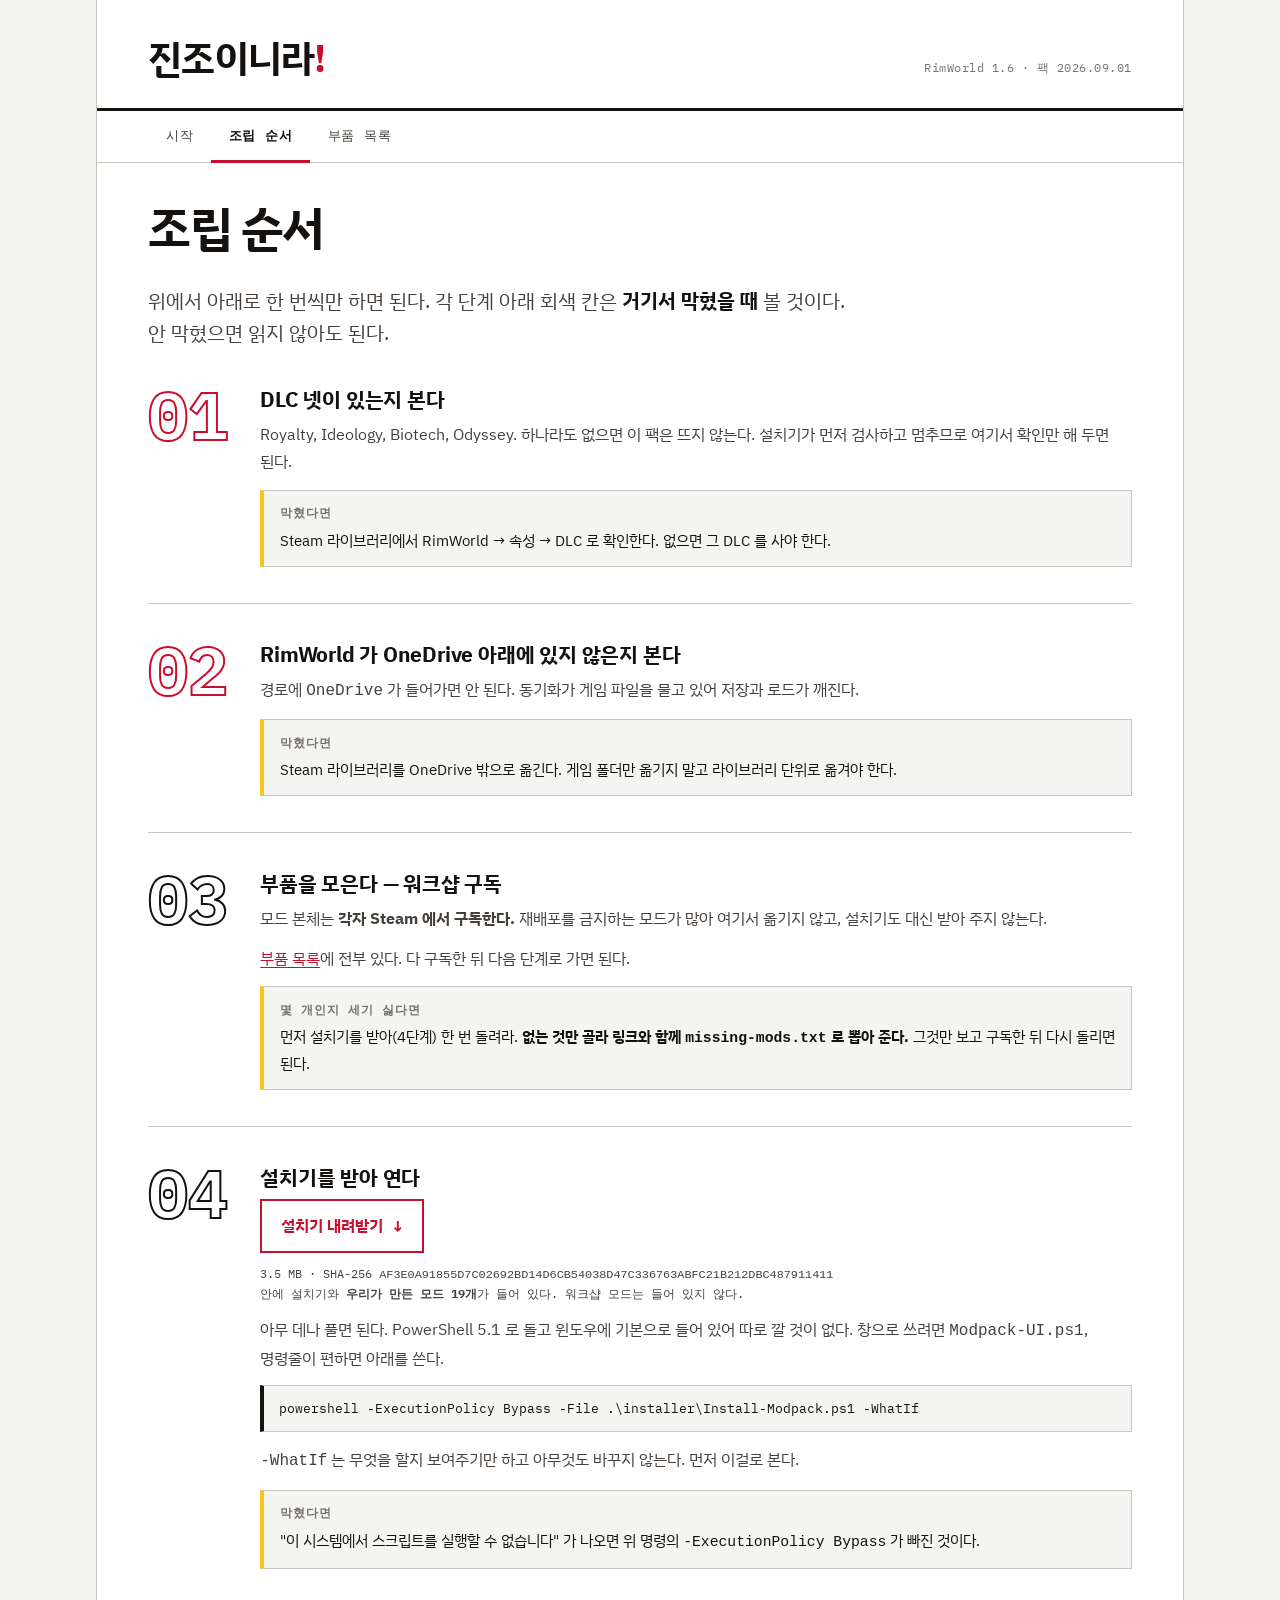
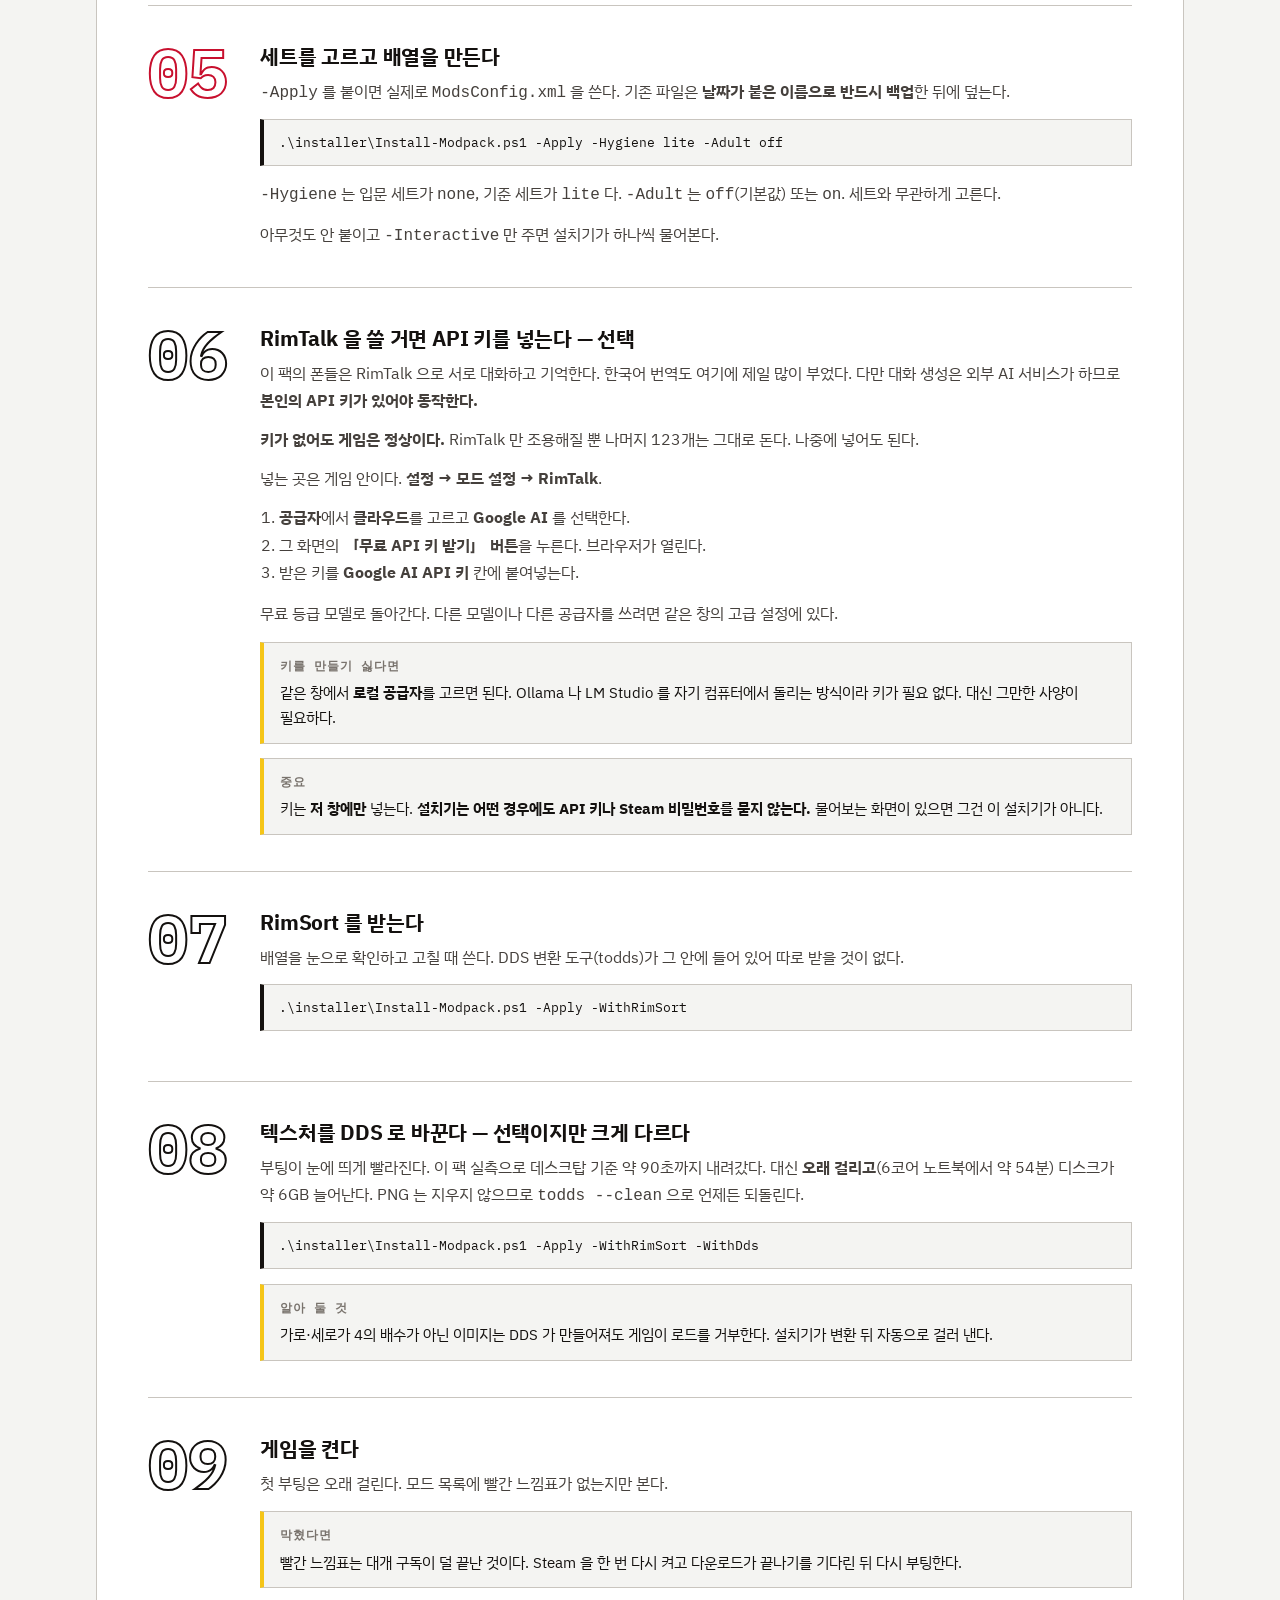
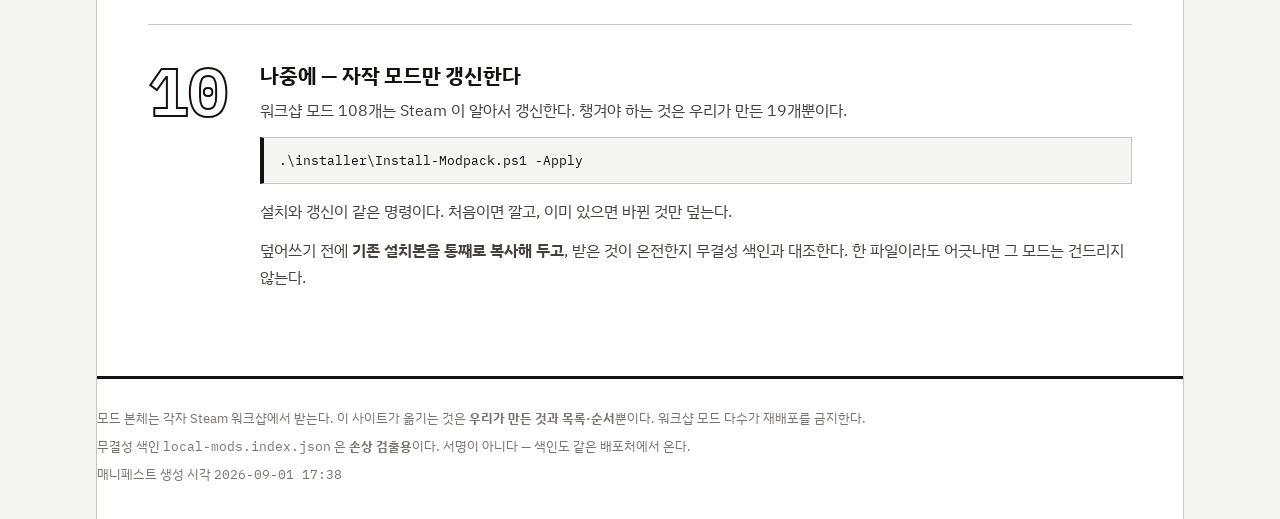
==== commit 4c8b6158: "사이트 갱신 2026-09-01 22:39" ====
--- a/install.html
+++ b/install.html
@@ -91,7 +91,7 @@
       <div>
         <h2>설치기를 받아 연다</h2>
         <p><a class="gonext" href="download/crimson-concord-installer.zip" download>설치기 내려받기 <span class="arrow">↓</span></a></p>
-        <p class="dlmeta">3.5 MB · SHA-256 <code>8F09FB5A44137F37744DD9FFA3130E4DC4A86D4192A272B17D9F5BDE44BA128B</code><br>
+        <p class="dlmeta">3.5 MB · SHA-256 <code>AF3E0A91855D7C02692BD14D6CB54038D47C336763ABFC21B212DBC487911411</code><br>
         안에 설치기와 <strong>우리가 만든 모드 19개</strong>가 들어 있다. 워크샵 모드는 들어 있지 않다.</p>
         <p>아무 데나 풀면 된다. PowerShell 5.1 로 돌고 윈도우에 기본으로 들어 있어 따로 깔 것이 없다.
         창으로 쓰려면 <code>Modpack-UI.ps1</code>, 명령줄이 편하면 아래를 쓴다.</p>
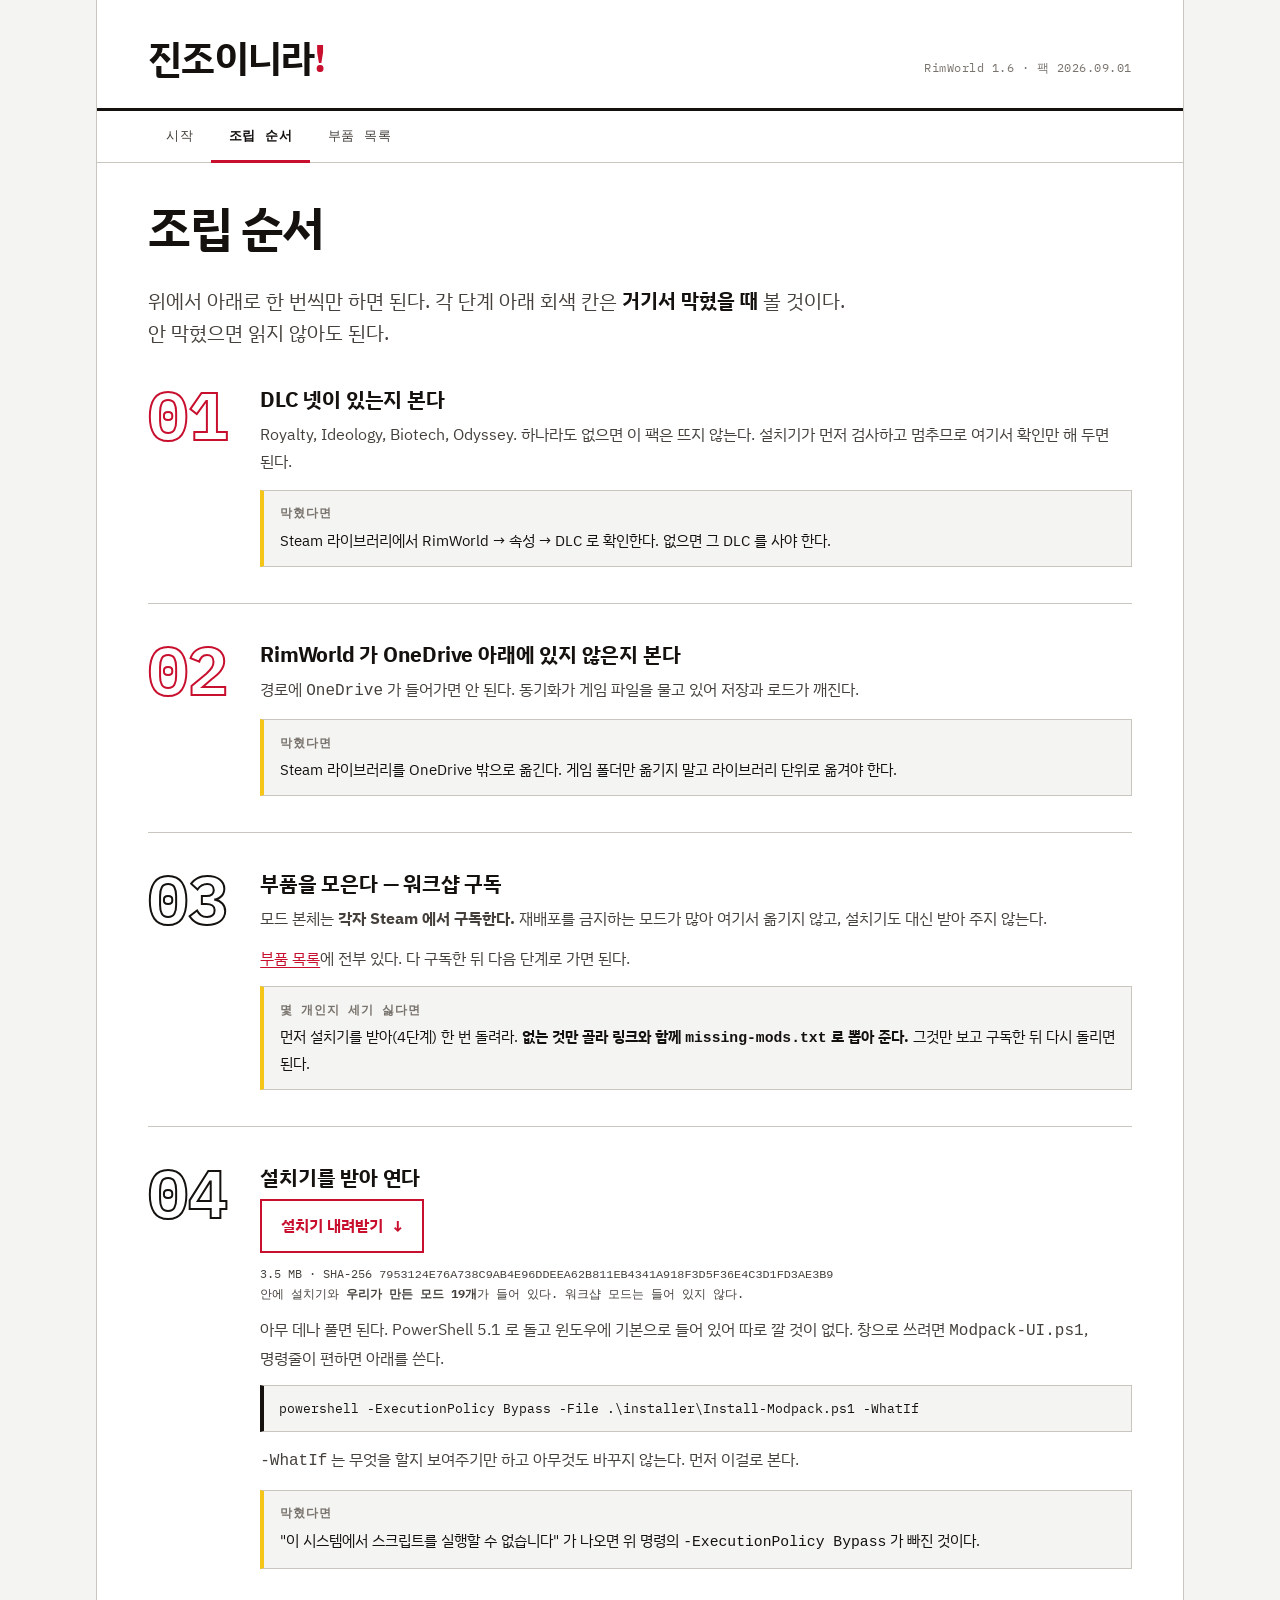
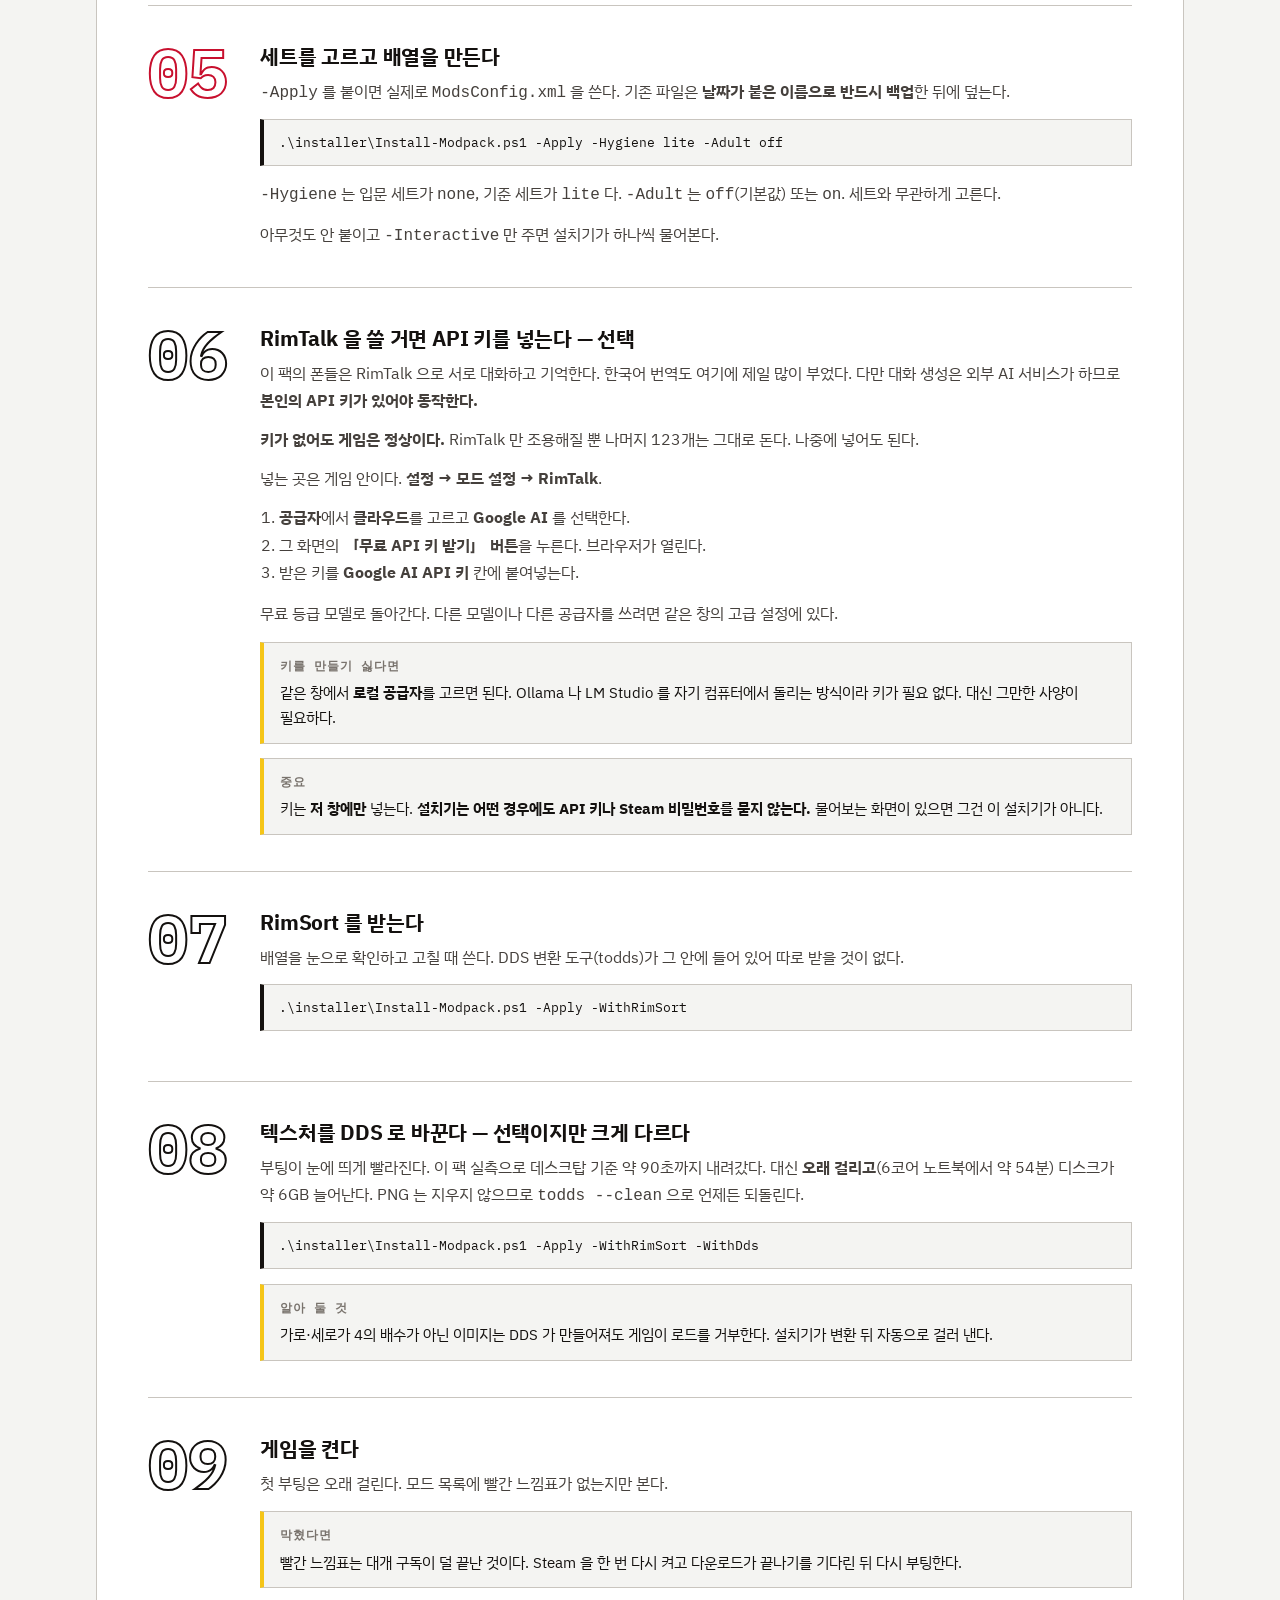
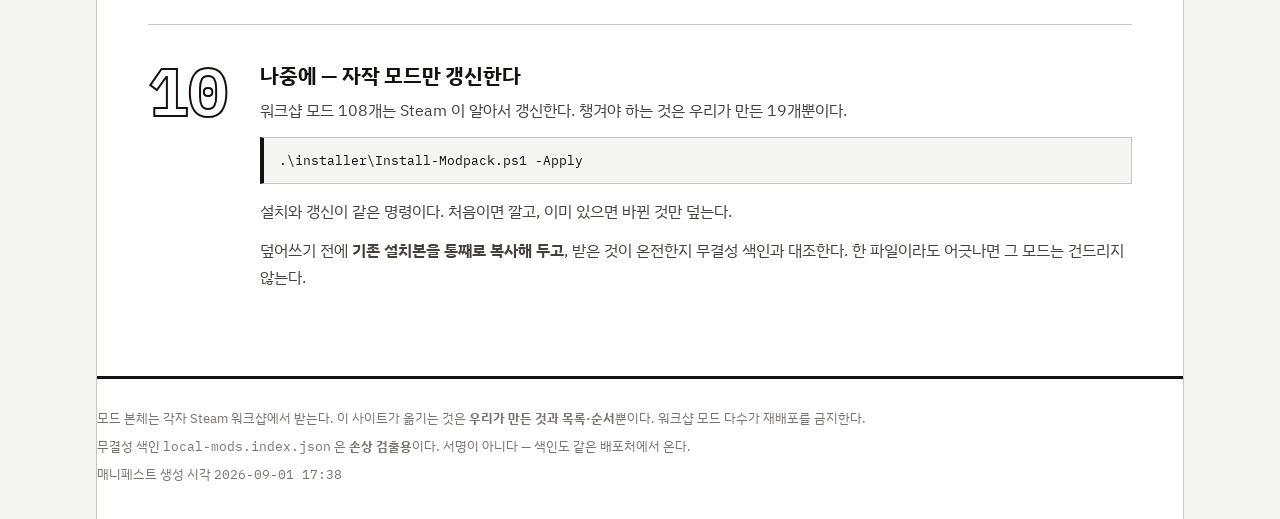
==== commit a6f80174: "사이트 갱신 2026-09-01 23:35" ====
--- a/install.html
+++ b/install.html
@@ -91,7 +91,7 @@
       <div>
         <h2>설치기를 받아 연다</h2>
         <p><a class="gonext" href="download/crimson-concord-installer.zip" download>설치기 내려받기 <span class="arrow">↓</span></a></p>
-        <p class="dlmeta">3.5 MB · SHA-256 <code>AF3E0A91855D7C02692BD14D6CB54038D47C336763ABFC21B212DBC487911411</code><br>
+        <p class="dlmeta">3.5 MB · SHA-256 <code>7953124E76A738C9AB4E96DDEEA62B811EB4341A918F3D5F36E4C3D1FD3AE3B9</code><br>
         안에 설치기와 <strong>우리가 만든 모드 19개</strong>가 들어 있다. 워크샵 모드는 들어 있지 않다.</p>
         <p>아무 데나 풀면 된다. PowerShell 5.1 로 돌고 윈도우에 기본으로 들어 있어 따로 깔 것이 없다.
         창으로 쓰려면 <code>Modpack-UI.ps1</code>, 명령줄이 편하면 아래를 쓴다.</p>
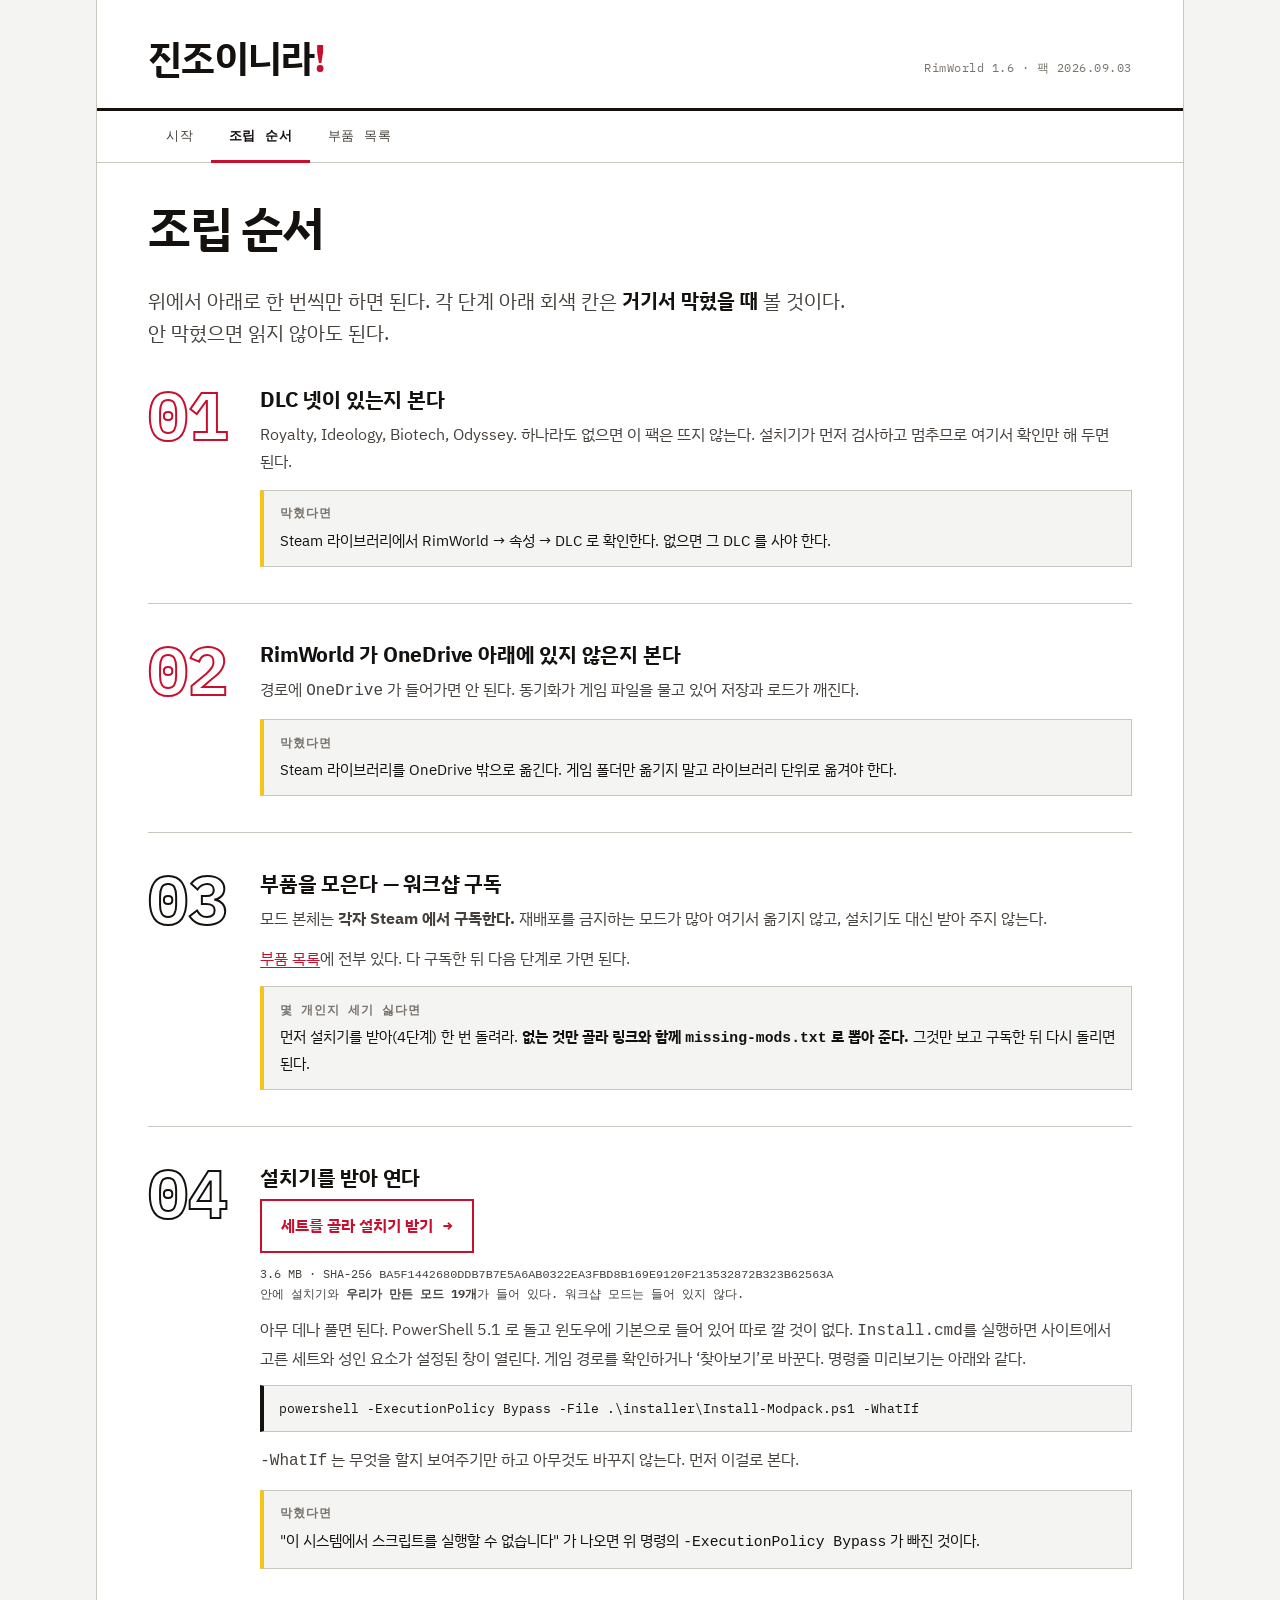
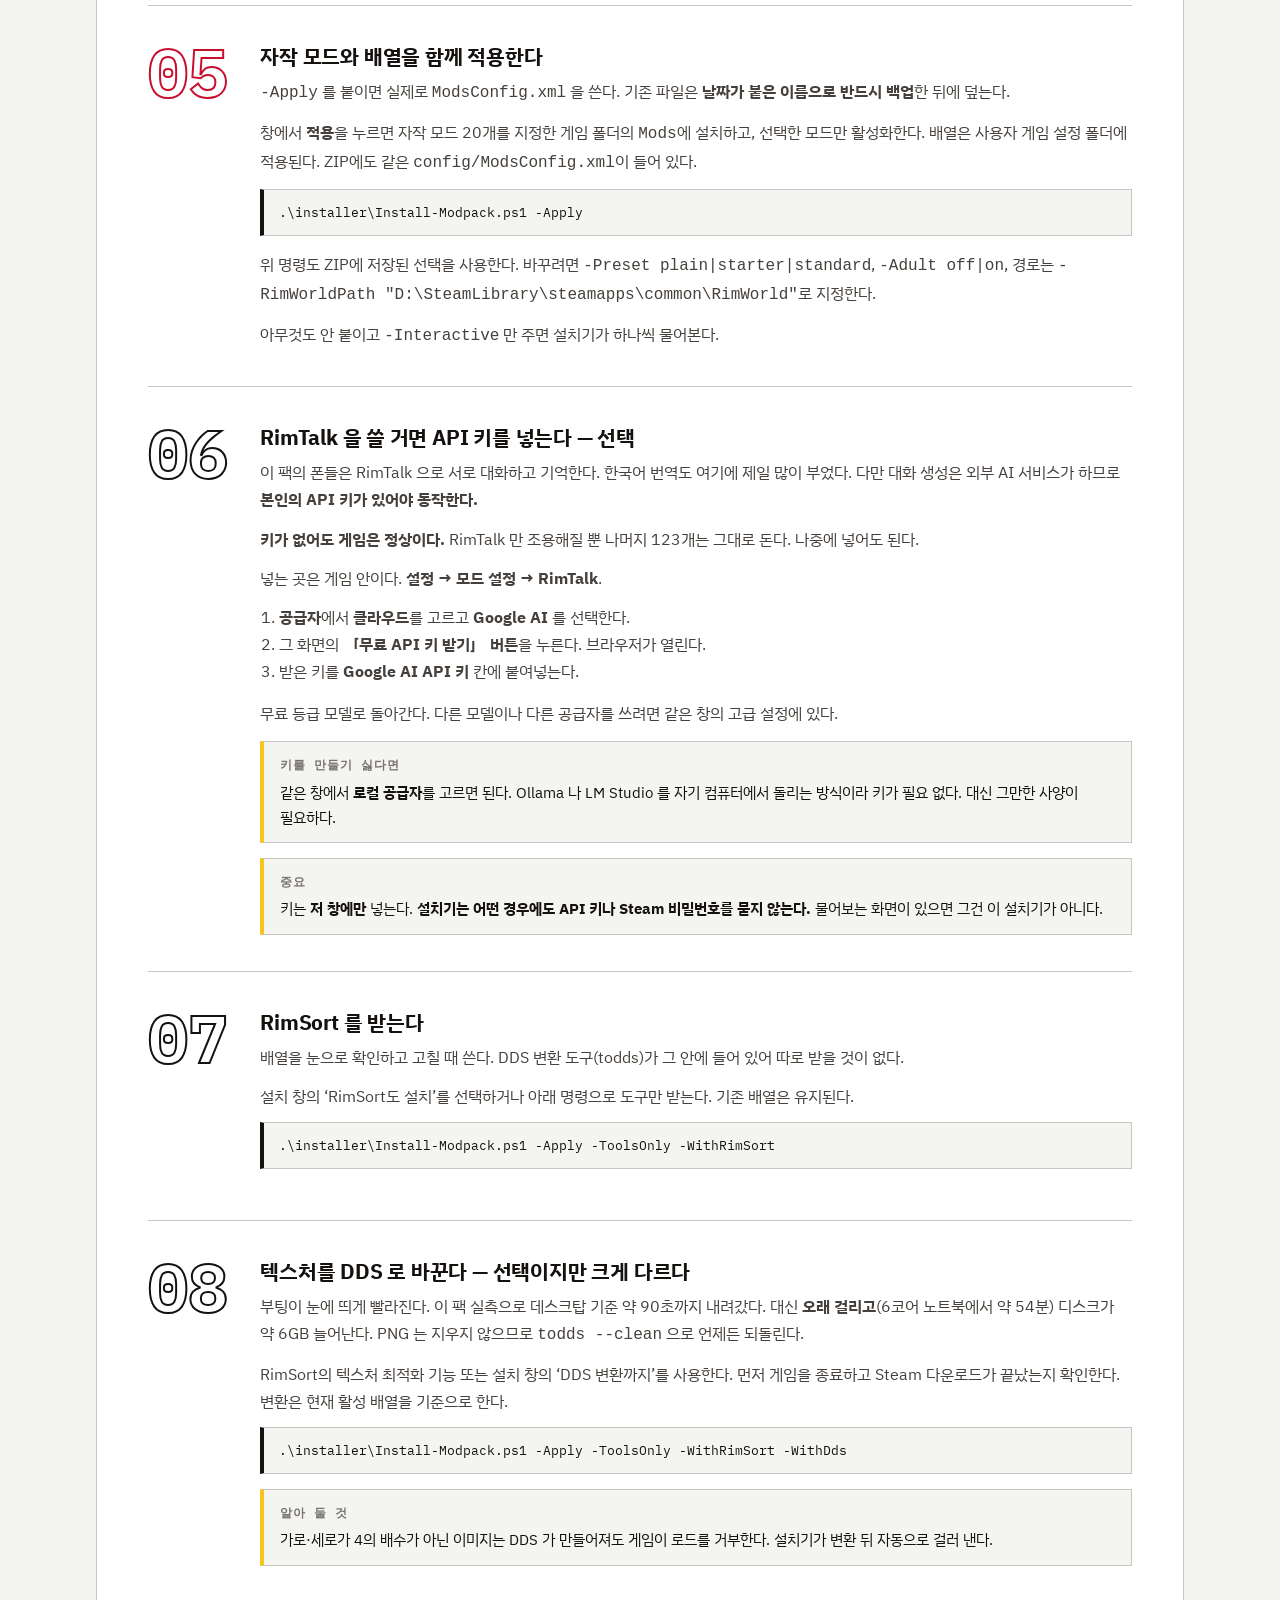
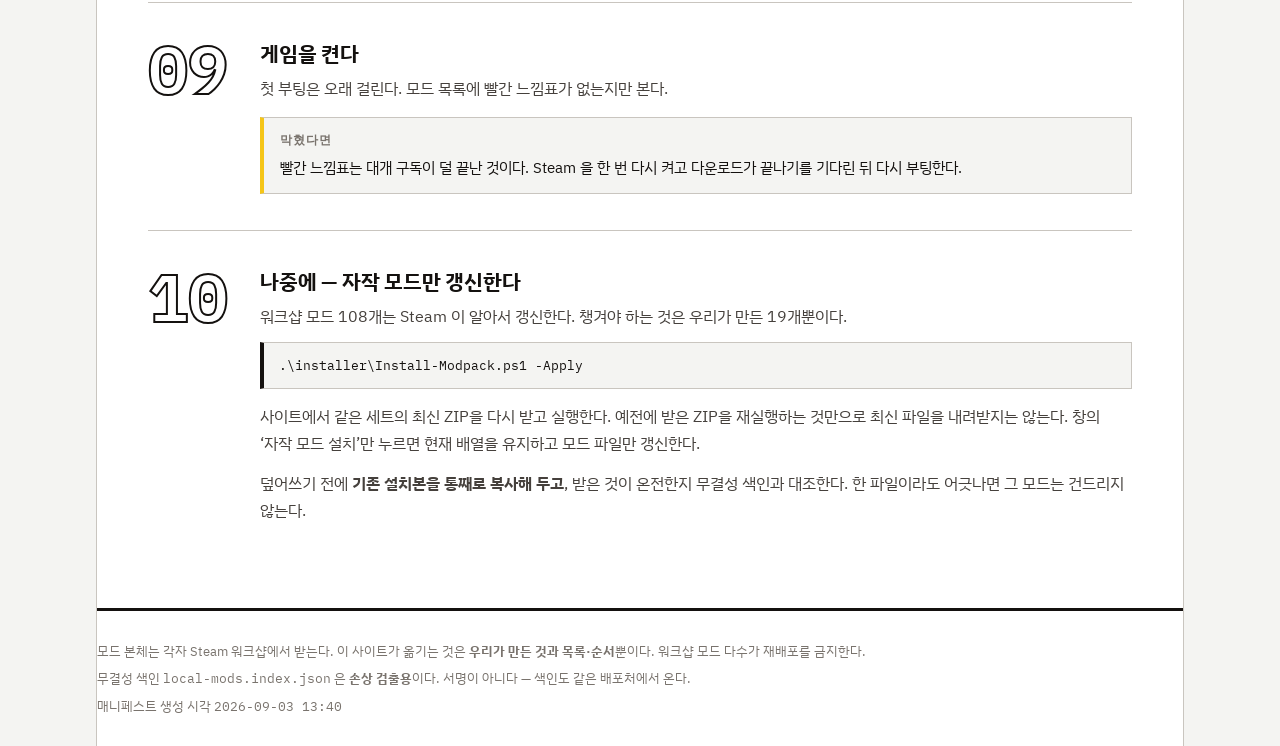
==== commit cbc614ad: "사이트 갱신 2026-09-05 21:37" ====
--- a/install.html
+++ b/install.html
@@ -39,7 +39,7 @@
 <div class="sheet">
   <header class="masthead pad">
     <p class="wordmark">진조이니라<span class="bang">!</span></p>
-    <p class="meta">RimWorld 1.6 · 팩 2026.09.01</p>
+    <p class="meta">RimWorld 1.6 · 팩 2026.09.03</p>
   </header>
   <nav class="tabs pad" aria-label="주요">
       <a href="index.html">시작</a>
@@ -90,11 +90,12 @@
       <p class="n">04</p>
       <div>
         <h2>설치기를 받아 연다</h2>
-        <p><a class="gonext" href="download/crimson-concord-installer.zip" download>설치기 내려받기 <span class="arrow">↓</span></a></p>
-        <p class="dlmeta">3.5 MB · SHA-256 <code>7953124E76A738C9AB4E96DDEEA62B811EB4341A918F3D5F36E4C3D1FD3AE3B9</code><br>
+        <p><a class="gonext" href="index.html#sets">세트를 골라 설치기 받기 <span class="arrow">→</span></a></p>
+        <p class="dlmeta">3.6 MB · SHA-256 <code>BA5F1442680DDB7B7E5A6AB0322EA3FBD8B169E9120F213532872B323B62563A</code><br>
         안에 설치기와 <strong>우리가 만든 모드 19개</strong>가 들어 있다. 워크샵 모드는 들어 있지 않다.</p>
         <p>아무 데나 풀면 된다. PowerShell 5.1 로 돌고 윈도우에 기본으로 들어 있어 따로 깔 것이 없다.
-        창으로 쓰려면 <code>Modpack-UI.ps1</code>, 명령줄이 편하면 아래를 쓴다.</p>
+        <code>Install.cmd</code>를 실행하면 사이트에서 고른 세트와 성인 요소가 설정된 창이 열린다.
+        게임 경로를 확인하거나 ‘찾아보기’로 바꾼다. 명령줄 미리보기는 아래와 같다.</p>
         <pre class="cmd">powershell -ExecutionPolicy Bypass -File .\installer\Install-Modpack.ps1 -WhatIf</pre>
         <p><code>-WhatIf</code> 는 무엇을 할지 보여주기만 하고 아무것도 바꾸지 않는다. 먼저 이걸로 본다.</p>
         <div class="stuck"><b>막혔다면</b>
@@ -106,12 +107,14 @@
     <section class="step is-key">
       <p class="n">05</p>
       <div>
-        <h2>세트를 고르고 배열을 만든다</h2>
+        <h2>자작 모드와 배열을 함께 적용한다</h2>
         <p><code>-Apply</code> 를 붙이면 실제로 <code>ModsConfig.xml</code> 을 쓴다.
         기존 파일은 <strong>날짜가 붙은 이름으로 반드시 백업</strong>한 뒤에 덮는다.</p>
-        <pre class="cmd">.\installer\Install-Modpack.ps1 -Apply -Hygiene lite -Adult off</pre>
-        <p><code>-Hygiene</code> 는 입문 세트가 <code>none</code>, 기준 세트가 <code>lite</code> 다.
-        <code>-Adult</code> 는 <code>off</code>(기본값) 또는 <code>on</code>. 세트와 무관하게 고른다.</p>
+        <p>창에서 <strong>적용</strong>을 누르면 자작 모드 20개를 지정한 게임 폴더의 <code>Mods</code>에 설치하고,
+        선택한 모드만 활성화한다. 배열은 사용자 게임 설정 폴더에 적용된다. ZIP에도 같은 <code>config/ModsConfig.xml</code>이 들어 있다.</p>
+        <pre class="cmd">.\installer\Install-Modpack.ps1 -Apply</pre>
+        <p>위 명령도 ZIP에 저장된 선택을 사용한다. 바꾸려면 <code>-Preset plain|starter|standard</code>,
+        <code>-Adult off|on</code>, 경로는 <code>-RimWorldPath &quot;D:\SteamLibrary\steamapps\common\RimWorld&quot;</code>로 지정한다.</p>
         <p>아무것도 안 붙이고 <code>-Interactive</code> 만 주면 설치기가 하나씩 물어본다.</p>
       </div>
     </section>
@@ -147,7 +150,8 @@
         <h2>RimSort 를 받는다</h2>
         <p>배열을 눈으로 확인하고 고칠 때 쓴다. DDS 변환 도구(todds)가 그 안에 들어 있어
         따로 받을 것이 없다.</p>
-        <pre class="cmd">.\installer\Install-Modpack.ps1 -Apply -WithRimSort</pre>
+        <p>설치 창의 ‘RimSort도 설치’를 선택하거나 아래 명령으로 도구만 받는다. 기존 배열은 유지된다.</p>
+        <pre class="cmd">.\installer\Install-Modpack.ps1 -Apply -ToolsOnly -WithRimSort</pre>
       </div>
     </section>
 
@@ -158,7 +162,9 @@
         <p>부팅이 눈에 띄게 빨라진다. 이 팩 실측으로 데스크탑 기준 약 90초까지 내려갔다.
         대신 <strong>오래 걸리고</strong>(6코어 노트북에서 약 54분) 디스크가 약 6GB 늘어난다.
         PNG 는 지우지 않으므로 <code>todds --clean</code> 으로 언제든 되돌린다.</p>
-        <pre class="cmd">.\installer\Install-Modpack.ps1 -Apply -WithRimSort -WithDds</pre>
+        <p>RimSort의 텍스처 최적화 기능 또는 설치 창의 ‘DDS 변환까지’를 사용한다.
+        먼저 게임을 종료하고 Steam 다운로드가 끝났는지 확인한다. 변환은 현재 활성 배열을 기준으로 한다.</p>
+        <pre class="cmd">.\installer\Install-Modpack.ps1 -Apply -ToolsOnly -WithRimSort -WithDds</pre>
         <div class="stuck"><b>알아 둘 것</b>
         가로·세로가 4의 배수가 아닌 이미지는 DDS 가 만들어져도 게임이 로드를 거부한다.
         설치기가 변환 뒤 자동으로 걸러 낸다.</div>
@@ -183,7 +189,8 @@
         <p>워크샵 모드 108개는 Steam 이 알아서 갱신한다.
         챙겨야 하는 것은 우리가 만든 19개뿐이다.</p>
         <pre class="cmd">.\installer\Install-Modpack.ps1 -Apply</pre>
-        <p>설치와 갱신이 같은 명령이다. 처음이면 깔고, 이미 있으면 바뀐 것만 덮는다.</p>
+        <p>사이트에서 같은 세트의 최신 ZIP을 다시 받고 실행한다. 예전에 받은 ZIP을 재실행하는 것만으로 최신 파일을 내려받지는 않는다.
+        창의 ‘자작 모드 설치’만 누르면 현재 배열을 유지하고 모드 파일만 갱신한다.</p>
         <p>덮어쓰기 전에 <strong>기존 설치본을 통째로 복사해 두고</strong>, 받은 것이 온전한지
         무결성 색인과 대조한다. 한 파일이라도 어긋나면 그 모드는 건드리지 않는다.</p>
       </div>
@@ -192,7 +199,7 @@
   <footer class="colophon pad">
     <p>모드 본체는 각자 Steam 워크샵에서 받는다. 이 사이트가 옮기는 것은 <strong>우리가 만든 것과 목록·순서</strong>뿐이다. 워크샵 모드 다수가 재배포를 금지한다.</p>
     <p>무결성 색인 <code>local-mods.index.json</code> 은 <strong>손상 검출용</strong>이다. 서명이 아니다 — 색인도 같은 배포처에서 온다.</p>
-    <p>매니페스트 생성 시각 <code>2026-09-01 17:38</code></p>
+    <p>매니페스트 생성 시각 <code>2026-09-03 13:40</code></p>
   </footer>
 </div>
 </body>
--- a/assets/style.css
+++ b/assets/style.css
@@ -1,503 +1,503 @@
-/* 진조이니라! — rim.issssm.com
-   조립 설명서 문법. 키라인, 번호 매긴 단계, 1:1 부품 호출 상자.
-   손으로 쓴다. 빌드 단계는 HTML 만 만든다. */
-
-:root {
-  --paper:      #ffffff;
-  --paper-2:    #f4f4f2;
-  --paper-3:    #e9e8e4;
-  --ink:        #14110f;
-  --ink-2:      #45403c;
-  --ink-3:      #79736d;
-  --rule:       #14110f;
-  --rule-soft:  #c9c5bf;
-  --crimson:    #c8102e;
-  --crimson-2:  #9c0c23;
-  --caution:    #f5c518;
-  --info:       #2f6fa8;
-  --ok:         #2c7a4b;
-
-  --gutter:     5.5rem;
-  --sheet:      68rem;
-
-  --step-num:   clamp(2.6rem, 6vw, 4.2rem);
-
-  --f-sans: "IBM Plex Sans KR", "Malgun Gothic", system-ui, sans-serif;
-  --f-mono: "IBM Plex Mono", "D2Coding", ui-monospace, monospace;
-}
-
-@media (prefers-color-scheme: dark) {
-  :root:not([data-theme="light"]) {
-    --paper:     #14110f;
-    --paper-2:   #1c1917;
-    --paper-3:   #262220;
-    --ink:       #ece8e3;
-    --ink-2:     #b9b2ab;
-    --ink-3:     #8b847d;
-    --rule:      #ece8e3;
-    --rule-soft: #3b3633;
-    --crimson:   #ff4d63;
-    --crimson-2: #ff7a8b;
-    --caution:   #f5c518;
-    --info:      #7db6e8;
-    --ok:        #5fbf85;
-  }
-}
-
-:root[data-theme="dark"] {
-  --paper:     #14110f;
-  --paper-2:   #1c1917;
-  --paper-3:   #262220;
-  --ink:       #ece8e3;
-  --ink-2:     #b9b2ab;
-  --ink-3:     #8b847d;
-  --rule:      #ece8e3;
-  --rule-soft: #3b3633;
-  --crimson:   #ff4d63;
-  --crimson-2: #ff7a8b;
-  --caution:   #f5c518;
-  --info:      #7db6e8;
-  --ok:        #5fbf85;
-}
-
-* { box-sizing: border-box; }
-
-html { -webkit-text-size-adjust: 100%; }
-
-body {
-  margin: 0;
-  background: var(--paper-2);
-  color: var(--ink);
-  font-family: var(--f-sans);
-  font-size: 16px;
-  line-height: 1.7;
-  word-break: keep-all;
-  overflow-wrap: anywhere;
-}
-
-a { color: var(--crimson); text-underline-offset: 0.2em; }
-a:focus-visible,
-button:focus-visible { outline: 3px solid var(--crimson); outline-offset: 2px; }
-
-/* ── 종이 ───────────────────────────────────────────────── */
-
-.sheet {
-  max-width: var(--sheet);
-  margin: 0 auto;
-  background: var(--paper);
-  border-left: 1px solid var(--rule-soft);
-  border-right: 1px solid var(--rule-soft);
-  min-height: 100vh;
-}
-
-.pad { padding: 0 clamp(1.25rem, 4vw, 3.5rem); }
-
-/* ── 머리 ───────────────────────────────────────────────── */
-
-.masthead {
-  border-bottom: 3px solid var(--rule);
-  padding-top: 2.25rem;
-  padding-bottom: 1.1rem;
-  display: flex;
-  flex-wrap: wrap;
-  align-items: baseline;
-  gap: 0.5rem 1.25rem;
-}
-
-.masthead .wordmark {
-  font-size: clamp(1.6rem, 4.4vw, 2.4rem);
-  font-weight: 700;
-  letter-spacing: -0.02em;
-  margin: 0;
-  line-height: 1.15;
-}
-.masthead .wordmark .bang { color: var(--crimson); }
-
-.masthead .meta {
-  font-family: var(--f-mono);
-  font-size: 0.78rem;
-  color: var(--ink-3);
-  letter-spacing: 0.04em;
-  margin-left: auto;
-  font-variant-numeric: tabular-nums;
-}
-
-nav.tabs {
-  display: flex;
-  flex-wrap: wrap;
-  gap: 0;
-  border-bottom: 1px solid var(--rule-soft);
-}
-nav.tabs a {
-  font-family: var(--f-mono);
-  font-size: 0.8rem;
-  letter-spacing: 0.06em;
-  text-decoration: none;
-  color: var(--ink-2);
-  padding: 0.85rem 1.1rem;
-  border-bottom: 3px solid transparent;
-  margin-bottom: -1px;
-}
-nav.tabs a:hover { color: var(--ink); background: var(--paper-2); }
-nav.tabs a[aria-current="page"] {
-  color: var(--ink);
-  border-bottom-color: var(--crimson);
-  font-weight: 600;
-}
-
-/* ── 경고 띠 ────────────────────────────────────────────── */
-
-.hazard {
-  border-top: 2px solid var(--ink);
-  border-bottom: 2px solid var(--ink);
-  background: var(--paper-2);
-  margin-top: 2rem;
-}
-.hazard::before {
-  content: "";
-  display: block;
-  height: 10px;
-  background: repeating-linear-gradient(
-    -45deg, var(--caution) 0 12px, var(--ink) 12px 24px);
-}
-.hazard .body { padding: 1.1rem clamp(1.25rem, 4vw, 3.5rem) 1.25rem; }
-.hazard h2 {
-  font-size: 0.8rem;
-  font-family: var(--f-mono);
-  letter-spacing: 0.12em;
-  margin: 0 0 0.6rem;
-  color: var(--ink);
-}
-.hazard ul { margin: 0; padding-left: 1.1rem; }
-.hazard li { margin: 0.2rem 0; }
-.hazard strong { color: var(--crimson); }
-
-/* ── 단계 ───────────────────────────────────────────────── */
-
-.step {
-  display: grid;
-  grid-template-columns: var(--gutter) 1fr;
-  gap: 0 1.5rem;
-  padding: 2.25rem 0;
-  border-bottom: 1px solid var(--rule-soft);
-}
-.step:last-child { border-bottom: 0; }
-
-.step .n {
-  font-family: var(--f-mono);
-  font-size: var(--step-num);
-  font-weight: 700;
-  line-height: 0.9;
-  color: transparent;
-  -webkit-text-stroke: 2px var(--rule);
-  font-variant-numeric: tabular-nums;
-  user-select: none;
-}
-.step.is-key .n { -webkit-text-stroke-color: var(--crimson); }
-
-.step h2 {
-  margin: 0 0 0.5rem;
-  font-size: 1.3rem;
-  line-height: 1.35;
-  letter-spacing: -0.01em;
-}
-.step p { margin: 0 0 0.75rem; color: var(--ink-2); }
-.step p:last-child { margin-bottom: 0; }
-
-@media (max-width: 640px) {
-  .step { grid-template-columns: 1fr; gap: 0.4rem; }
-  .step .n { font-size: 2.2rem; }
-}
-
-/* 명령 상자 */
-pre.cmd {
-  font-family: var(--f-mono);
-  font-size: 0.82rem;
-  background: var(--paper-2);
-  border: 1px solid var(--rule-soft);
-  border-left: 4px solid var(--ink);
-  padding: 0.75rem 0.9rem;
-  margin: 0.6rem 0 0.9rem;
-  line-height: 1.6;
-  /* 가로 스크롤 대신 줄바꿈. 읽는 사람이 이걸 복사해서 붙여 넣는다 —
-     잘린 줄을 스크롤해야 하는 것을 못 알아채면 명령을 반만 복사한다. */
-  white-space: pre-wrap;
-  overflow-wrap: anywhere;
-}
-
-/* 곁줄 — 막혔을 때 */
-.stuck {
-  border: 1px solid var(--rule-soft);
-  border-left: 4px solid var(--caution);
-  background: var(--paper-2);
-  padding: 0.8rem 1rem;
-  margin: 0.9rem 0 0;
-  font-size: 0.92rem;
-}
-.stuck b {
-  font-family: var(--f-mono);
-  font-size: 0.75rem;
-  letter-spacing: 0.08em;
-  display: block;
-  color: var(--ink-3);
-  margin-bottom: 0.25rem;
-}
-
-/* ── 세트 상자 (프리셋) ─────────────────────────────────── */
-
-.sets {
-  display: grid;
-  grid-template-columns: repeat(auto-fit, minmax(16rem, 1fr));
-  gap: 1.25rem;
-  padding: 2rem 0 2.5rem;
-}
-
-.set {
-  border: 2px solid var(--rule);
-  background: var(--paper);
-  display: flex;
-  flex-direction: column;
-  position: relative;
-}
-.set.is-recommended { border-color: var(--crimson); }
-
-.set .corner {
-  position: absolute;
-  top: -2px; right: -2px;
-  background: var(--crimson);
-  color: #fff;
-  font-family: var(--f-mono);
-  font-size: 0.7rem;
-  letter-spacing: 0.1em;
-  padding: 0.2rem 0.55rem;
-}
-
-.set .head {
-  border-bottom: 1px solid var(--rule-soft);
-  padding: 1.1rem 1.1rem 0.85rem;
-}
-.set .setno {
-  font-family: var(--f-mono);
-  font-size: 0.72rem;
-  letter-spacing: 0.14em;
-  color: var(--ink-3);
-  font-variant-numeric: tabular-nums;
-}
-.set h3 { margin: 0.15rem 0 0.1rem; font-size: 1.3rem; letter-spacing: -0.01em; }
-.set .tagline { color: var(--ink-2); font-size: 0.92rem; }
-
-.set .stats {
-  display: flex;
-  gap: 1.25rem;
-  padding: 0.75rem 1.1rem;
-  border-bottom: 1px solid var(--rule-soft);
-  font-family: var(--f-mono);
-  font-size: 0.78rem;
-  font-variant-numeric: tabular-nums;
-  color: var(--ink-2);
-}
-.set .stats b { display: block; color: var(--ink); font-size: 1.15rem; font-weight: 700; }
-
-.pips { letter-spacing: 0.12em; color: var(--crimson); }
-.pips .off { color: var(--rule-soft); }
-
-.set .why { padding: 0.9rem 1.1rem; margin: 0; flex: 1; }
-.set .why li { margin: 0.3rem 0; font-size: 0.92rem; color: var(--ink-2); }
-
-.set .cost {
-  padding: 0.75rem 1.1rem;
-  border-top: 1px dashed var(--rule-soft);
-  font-size: 0.86rem;
-  color: var(--ink-3);
-}
-
-.set .unverified {
-  background: var(--caution);
-  color: #14110f;
-  padding: 0.5rem 1.1rem;
-  font-size: 0.82rem;
-  font-weight: 600;
-}
-
-/* ── 세트로 정해지지 않는 선택 ──────────────────────────── */
-
-/* 왼쪽 강조 레일을 뺐다. 바로 위 .sectionhead 가 이미 2px 괘선과
-   모노 눈썹으로 절을 갈라 주고 있어서 레일은 장식일 뿐이었다. */
-.optional { margin: 0 0 1rem; }
-.optional .q2 {
-  font-size: 1.15rem;
-  font-weight: 700;
-  letter-spacing: -0.01em;
-  margin: 0.75rem 0 0.4rem;
-}
-.optional p { max-width: 46rem; }
-.optional td strong { color: var(--crimson); }
-
-/* ── 부품 목록 ──────────────────────────────────────────── */
-
-.bin { padding: 1.5rem 0 0; }
-.bin h2 {
-  font-size: 1.05rem;
-  margin: 1.75rem 0 0.15rem;
-  display: flex;
-  align-items: baseline;
-  gap: 0.6rem;
-}
-.bin h2 .count {
-  font-family: var(--f-mono);
-  font-size: 0.78rem;
-  color: var(--ink-3);
-  font-variant-numeric: tabular-nums;
-}
-.bin .gdesc { color: var(--ink-3); font-size: 0.88rem; margin: 0 0 0.75rem; }
-
-/* 칸 사이를 gap 으로 벌리고 뒷배경을 선 색으로 두면 마지막 줄의
-   빈 칸이 회색 덩어리로 남는다. 칸마다 선을 그린다. */
-.parts {
-  display: grid;
-  grid-template-columns: repeat(auto-fill, minmax(15rem, 1fr));
-  background: var(--paper);
-  border-top: 1px solid var(--rule-soft);
-  border-left: 1px solid var(--rule-soft);
-}
-
-.part {
-  background: var(--paper);
-  border-right: 1px solid var(--rule-soft);
-  border-bottom: 1px solid var(--rule-soft);
-  padding: 0.6rem 0.7rem;
-  display: grid;
-  grid-template-columns: 2.6rem 1fr;
-  gap: 0.55rem;
-  align-items: start;
-}
-.part .ord {
-  font-family: var(--f-mono);
-  font-size: 0.78rem;
-  color: var(--ink-3);
-  font-variant-numeric: tabular-nums;
-  text-align: right;
-  padding-top: 0.12rem;
-}
-.part .nm { font-size: 0.9rem; line-height: 1.4; }
-.part .id {
-  font-family: var(--f-mono);
-  font-size: 0.68rem;
-  color: var(--ink-3);
-  display: block;
-  margin-top: 0.1rem;
-}
-.part.is-ours { border-left: 3px solid var(--crimson); }
-.part.is-ours .nm { font-weight: 600; }
-
-.legend {
-  font-size: 0.82rem;
-  color: var(--ink-3);
-  display: flex;
-  flex-wrap: wrap;
-  gap: 1.25rem;
-  padding: 0.75rem 0 0;
-}
-.legend .swatch {
-  display: inline-block;
-  width: 0.7rem; height: 0.7rem;
-  border-left: 3px solid var(--crimson);
-  margin-right: 0.35rem;
-  vertical-align: -1px;
-}
-
-/* ── 표 ─────────────────────────────────────────────────── */
-
-.tablewrap { overflow-x: auto; }
-table {
-  border-collapse: collapse;
-  width: 100%;
-  font-size: 0.9rem;
-}
-th, td {
-  text-align: left;
-  padding: 0.5rem 0.7rem;
-  border-bottom: 1px solid var(--rule-soft);
-  vertical-align: top;
-}
-th {
-  font-family: var(--f-mono);
-  font-size: 0.72rem;
-  letter-spacing: 0.08em;
-  color: var(--ink-3);
-  border-bottom: 2px solid var(--rule);
-  white-space: nowrap;
-}
-td.num { font-family: var(--f-mono); font-variant-numeric: tabular-nums; }
-
-/* ── 강조 링크 ──────────────────────────────────────────── */
-
-.gonext {
-  display: inline-flex;
-  align-items: center;
-  gap: 0.6rem;
-  border: 2px solid var(--crimson);
-  color: var(--crimson);
-  background: transparent;
-  font-weight: 700;
-  text-decoration: none;
-  padding: 0.7rem 1.2rem;
-  font-size: 1.02rem;
-}
-.gonext:hover { background: var(--crimson); color: #fff; }
-
-.dlmeta {
-  font-family: var(--f-mono);
-  font-size: 0.74rem;
-  color: var(--ink-3);
-  line-height: 1.6;
-  margin: 0.5rem 0 0.9rem;
-  word-break: break-all;
-}
-.dlmeta strong { color: var(--ink-2); }
-.gonext .arrow { font-family: var(--f-mono); }
-
-/* ── 꼬리 ───────────────────────────────────────────────── */
-
-footer.colophon {
-  border-top: 3px solid var(--rule);
-  margin-top: 3rem;
-  padding: 1.5rem 0 3rem;
-  font-size: 0.84rem;
-  color: var(--ink-3);
-}
-footer.colophon p { margin: 0.3rem 0; }
-footer.colophon code { font-family: var(--f-mono); font-size: 0.8rem; }
-
-.lede {
-  font-size: clamp(1.05rem, 2.4vw, 1.25rem);
-  line-height: 1.6;
-  color: var(--ink-2);
-  max-width: 44rem;
-  margin: 1.75rem 0 0;
-}
-.lede strong { color: var(--ink); }
-
-h1.q {
-  font-size: clamp(1.9rem, 5.5vw, 3rem);
-  line-height: 1.2;
-  letter-spacing: -0.03em;
-  margin: 2.25rem 0 0;
-  max-width: 22ch;
-}
-h1.q em { font-style: normal; color: var(--crimson); }
-
-.sectionhead {
-  font-family: var(--f-mono);
-  font-size: 0.75rem;
-  letter-spacing: 0.14em;
-  color: var(--ink-3);
-  border-top: 2px solid var(--rule);
-  padding-top: 0.6rem;
-  margin-top: 2.75rem;
-}
-
-@media print {
-  nav.tabs, .gonext { display: none; }
-  .sheet { border: 0; }
-}
+/* 진조이니라! — rim.issssm.com
+   조립 설명서 문법. 키라인, 번호 매긴 단계, 1:1 부품 호출 상자.
+   손으로 쓴다. 빌드 단계는 HTML 만 만든다. */
+
+:root {
+  --paper:      #ffffff;
+  --paper-2:    #f4f4f2;
+  --paper-3:    #e9e8e4;
+  --ink:        #14110f;
+  --ink-2:      #45403c;
+  --ink-3:      #79736d;
+  --rule:       #14110f;
+  --rule-soft:  #c9c5bf;
+  --crimson:    #c8102e;
+  --crimson-2:  #9c0c23;
+  --caution:    #f5c518;
+  --info:       #2f6fa8;
+  --ok:         #2c7a4b;
+
+  --gutter:     5.5rem;
+  --sheet:      68rem;
+
+  --step-num:   clamp(2.6rem, 6vw, 4.2rem);
+
+  --f-sans: "IBM Plex Sans KR", "Malgun Gothic", system-ui, sans-serif;
+  --f-mono: "IBM Plex Mono", "D2Coding", ui-monospace, monospace;
+}
+
+@media (prefers-color-scheme: dark) {
+  :root:not([data-theme="light"]) {
+    --paper:     #14110f;
+    --paper-2:   #1c1917;
+    --paper-3:   #262220;
+    --ink:       #ece8e3;
+    --ink-2:     #b9b2ab;
+    --ink-3:     #8b847d;
+    --rule:      #ece8e3;
+    --rule-soft: #3b3633;
+    --crimson:   #ff4d63;
+    --crimson-2: #ff7a8b;
+    --caution:   #f5c518;
+    --info:      #7db6e8;
+    --ok:        #5fbf85;
+  }
+}
+
+:root[data-theme="dark"] {
+  --paper:     #14110f;
+  --paper-2:   #1c1917;
+  --paper-3:   #262220;
+  --ink:       #ece8e3;
+  --ink-2:     #b9b2ab;
+  --ink-3:     #8b847d;
+  --rule:      #ece8e3;
+  --rule-soft: #3b3633;
+  --crimson:   #ff4d63;
+  --crimson-2: #ff7a8b;
+  --caution:   #f5c518;
+  --info:      #7db6e8;
+  --ok:        #5fbf85;
+}
+
+* { box-sizing: border-box; }
+
+html { -webkit-text-size-adjust: 100%; }
+
+body {
+  margin: 0;
+  background: var(--paper-2);
+  color: var(--ink);
+  font-family: var(--f-sans);
+  font-size: 16px;
+  line-height: 1.7;
+  word-break: keep-all;
+  overflow-wrap: anywhere;
+}
+
+a { color: var(--crimson); text-underline-offset: 0.2em; }
+a:focus-visible,
+button:focus-visible { outline: 3px solid var(--crimson); outline-offset: 2px; }
+
+/* ── 종이 ───────────────────────────────────────────────── */
+
+.sheet {
+  max-width: var(--sheet);
+  margin: 0 auto;
+  background: var(--paper);
+  border-left: 1px solid var(--rule-soft);
+  border-right: 1px solid var(--rule-soft);
+  min-height: 100vh;
+}
+
+.pad { padding: 0 clamp(1.25rem, 4vw, 3.5rem); }
+
+/* ── 머리 ───────────────────────────────────────────────── */
+
+.masthead {
+  border-bottom: 3px solid var(--rule);
+  padding-top: 2.25rem;
+  padding-bottom: 1.1rem;
+  display: flex;
+  flex-wrap: wrap;
+  align-items: baseline;
+  gap: 0.5rem 1.25rem;
+}
+
+.masthead .wordmark {
+  font-size: clamp(1.6rem, 4.4vw, 2.4rem);
+  font-weight: 700;
+  letter-spacing: -0.02em;
+  margin: 0;
+  line-height: 1.15;
+}
+.masthead .wordmark .bang { color: var(--crimson); }
+
+.masthead .meta {
+  font-family: var(--f-mono);
+  font-size: 0.78rem;
+  color: var(--ink-3);
+  letter-spacing: 0.04em;
+  margin-left: auto;
+  font-variant-numeric: tabular-nums;
+}
+
+nav.tabs {
+  display: flex;
+  flex-wrap: wrap;
+  gap: 0;
+  border-bottom: 1px solid var(--rule-soft);
+}
+nav.tabs a {
+  font-family: var(--f-mono);
+  font-size: 0.8rem;
+  letter-spacing: 0.06em;
+  text-decoration: none;
+  color: var(--ink-2);
+  padding: 0.85rem 1.1rem;
+  border-bottom: 3px solid transparent;
+  margin-bottom: -1px;
+}
+nav.tabs a:hover { color: var(--ink); background: var(--paper-2); }
+nav.tabs a[aria-current="page"] {
+  color: var(--ink);
+  border-bottom-color: var(--crimson);
+  font-weight: 600;
+}
+
+/* ── 경고 띠 ────────────────────────────────────────────── */
+
+.hazard {
+  border-top: 2px solid var(--ink);
+  border-bottom: 2px solid var(--ink);
+  background: var(--paper-2);
+  margin-top: 2rem;
+}
+.hazard::before {
+  content: "";
+  display: block;
+  height: 10px;
+  background: repeating-linear-gradient(
+    -45deg, var(--caution) 0 12px, var(--ink) 12px 24px);
+}
+.hazard .body { padding: 1.1rem clamp(1.25rem, 4vw, 3.5rem) 1.25rem; }
+.hazard h2 {
+  font-size: 0.8rem;
+  font-family: var(--f-mono);
+  letter-spacing: 0.12em;
+  margin: 0 0 0.6rem;
+  color: var(--ink);
+}
+.hazard ul { margin: 0; padding-left: 1.1rem; }
+.hazard li { margin: 0.2rem 0; }
+.hazard strong { color: var(--crimson); }
+
+/* ── 단계 ───────────────────────────────────────────────── */
+
+.step {
+  display: grid;
+  grid-template-columns: var(--gutter) 1fr;
+  gap: 0 1.5rem;
+  padding: 2.25rem 0;
+  border-bottom: 1px solid var(--rule-soft);
+}
+.step:last-child { border-bottom: 0; }
+
+.step .n {
+  font-family: var(--f-mono);
+  font-size: var(--step-num);
+  font-weight: 700;
+  line-height: 0.9;
+  color: transparent;
+  -webkit-text-stroke: 2px var(--rule);
+  font-variant-numeric: tabular-nums;
+  user-select: none;
+}
+.step.is-key .n { -webkit-text-stroke-color: var(--crimson); }
+
+.step h2 {
+  margin: 0 0 0.5rem;
+  font-size: 1.3rem;
+  line-height: 1.35;
+  letter-spacing: -0.01em;
+}
+.step p { margin: 0 0 0.75rem; color: var(--ink-2); }
+.step p:last-child { margin-bottom: 0; }
+
+@media (max-width: 640px) {
+  .step { grid-template-columns: 1fr; gap: 0.4rem; }
+  .step .n { font-size: 2.2rem; }
+}
+
+/* 명령 상자 */
+pre.cmd {
+  font-family: var(--f-mono);
+  font-size: 0.82rem;
+  background: var(--paper-2);
+  border: 1px solid var(--rule-soft);
+  border-left: 4px solid var(--ink);
+  padding: 0.75rem 0.9rem;
+  margin: 0.6rem 0 0.9rem;
+  line-height: 1.6;
+  /* 가로 스크롤 대신 줄바꿈. 읽는 사람이 이걸 복사해서 붙여 넣는다 —
+     잘린 줄을 스크롤해야 하는 것을 못 알아채면 명령을 반만 복사한다. */
+  white-space: pre-wrap;
+  overflow-wrap: anywhere;
+}
+
+/* 곁줄 — 막혔을 때 */
+.stuck {
+  border: 1px solid var(--rule-soft);
+  border-left: 4px solid var(--caution);
+  background: var(--paper-2);
+  padding: 0.8rem 1rem;
+  margin: 0.9rem 0 0;
+  font-size: 0.92rem;
+}
+.stuck b {
+  font-family: var(--f-mono);
+  font-size: 0.75rem;
+  letter-spacing: 0.08em;
+  display: block;
+  color: var(--ink-3);
+  margin-bottom: 0.25rem;
+}
+
+/* ── 세트 상자 (프리셋) ─────────────────────────────────── */
+
+.sets {
+  display: grid;
+  grid-template-columns: repeat(auto-fit, minmax(16rem, 1fr));
+  gap: 1.25rem;
+  padding: 2rem 0 2.5rem;
+}
+
+.set {
+  border: 2px solid var(--rule);
+  background: var(--paper);
+  display: flex;
+  flex-direction: column;
+  position: relative;
+}
+.set.is-recommended { border-color: var(--crimson); }
+
+.set .corner {
+  position: absolute;
+  top: -2px; right: -2px;
+  background: var(--crimson);
+  color: #fff;
+  font-family: var(--f-mono);
+  font-size: 0.7rem;
+  letter-spacing: 0.1em;
+  padding: 0.2rem 0.55rem;
+}
+
+.set .head {
+  border-bottom: 1px solid var(--rule-soft);
+  padding: 1.1rem 1.1rem 0.85rem;
+}
+.set .setno {
+  font-family: var(--f-mono);
+  font-size: 0.72rem;
+  letter-spacing: 0.14em;
+  color: var(--ink-3);
+  font-variant-numeric: tabular-nums;
+}
+.set h3 { margin: 0.15rem 0 0.1rem; font-size: 1.3rem; letter-spacing: -0.01em; }
+.set .tagline { color: var(--ink-2); font-size: 0.92rem; }
+
+.set .stats {
+  display: flex;
+  gap: 1.25rem;
+  padding: 0.75rem 1.1rem;
+  border-bottom: 1px solid var(--rule-soft);
+  font-family: var(--f-mono);
+  font-size: 0.78rem;
+  font-variant-numeric: tabular-nums;
+  color: var(--ink-2);
+}
+.set .stats b { display: block; color: var(--ink); font-size: 1.15rem; font-weight: 700; }
+
+.pips { letter-spacing: 0.12em; color: var(--crimson); }
+.pips .off { color: var(--rule-soft); }
+
+.set .why { padding: 0.9rem 1.1rem; margin: 0; flex: 1; }
+.set .why li { margin: 0.3rem 0; font-size: 0.92rem; color: var(--ink-2); }
+
+.set .cost {
+  padding: 0.75rem 1.1rem;
+  border-top: 1px dashed var(--rule-soft);
+  font-size: 0.86rem;
+  color: var(--ink-3);
+}
+
+.set .unverified {
+  background: var(--caution);
+  color: #14110f;
+  padding: 0.5rem 1.1rem;
+  font-size: 0.82rem;
+  font-weight: 600;
+}
+
+/* ── 세트로 정해지지 않는 선택 ──────────────────────────── */
+
+/* 왼쪽 강조 레일을 뺐다. 바로 위 .sectionhead 가 이미 2px 괘선과
+   모노 눈썹으로 절을 갈라 주고 있어서 레일은 장식일 뿐이었다. */
+.optional { margin: 0 0 1rem; }
+.optional .q2 {
+  font-size: 1.15rem;
+  font-weight: 700;
+  letter-spacing: -0.01em;
+  margin: 0.75rem 0 0.4rem;
+}
+.optional p { max-width: 46rem; }
+.optional td strong { color: var(--crimson); }
+
+/* ── 부품 목록 ──────────────────────────────────────────── */
+
+.bin { padding: 1.5rem 0 0; }
+.bin h2 {
+  font-size: 1.05rem;
+  margin: 1.75rem 0 0.15rem;
+  display: flex;
+  align-items: baseline;
+  gap: 0.6rem;
+}
+.bin h2 .count {
+  font-family: var(--f-mono);
+  font-size: 0.78rem;
+  color: var(--ink-3);
+  font-variant-numeric: tabular-nums;
+}
+.bin .gdesc { color: var(--ink-3); font-size: 0.88rem; margin: 0 0 0.75rem; }
+
+/* 칸 사이를 gap 으로 벌리고 뒷배경을 선 색으로 두면 마지막 줄의
+   빈 칸이 회색 덩어리로 남는다. 칸마다 선을 그린다. */
+.parts {
+  display: grid;
+  grid-template-columns: repeat(auto-fill, minmax(15rem, 1fr));
+  background: var(--paper);
+  border-top: 1px solid var(--rule-soft);
+  border-left: 1px solid var(--rule-soft);
+}
+
+.part {
+  background: var(--paper);
+  border-right: 1px solid var(--rule-soft);
+  border-bottom: 1px solid var(--rule-soft);
+  padding: 0.6rem 0.7rem;
+  display: grid;
+  grid-template-columns: 2.6rem 1fr;
+  gap: 0.55rem;
+  align-items: start;
+}
+.part .ord {
+  font-family: var(--f-mono);
+  font-size: 0.78rem;
+  color: var(--ink-3);
+  font-variant-numeric: tabular-nums;
+  text-align: right;
+  padding-top: 0.12rem;
+}
+.part .nm { font-size: 0.9rem; line-height: 1.4; }
+.part .id {
+  font-family: var(--f-mono);
+  font-size: 0.68rem;
+  color: var(--ink-3);
+  display: block;
+  margin-top: 0.1rem;
+}
+.part.is-ours { border-left: 3px solid var(--crimson); }
+.part.is-ours .nm { font-weight: 600; }
+
+.legend {
+  font-size: 0.82rem;
+  color: var(--ink-3);
+  display: flex;
+  flex-wrap: wrap;
+  gap: 1.25rem;
+  padding: 0.75rem 0 0;
+}
+.legend .swatch {
+  display: inline-block;
+  width: 0.7rem; height: 0.7rem;
+  border-left: 3px solid var(--crimson);
+  margin-right: 0.35rem;
+  vertical-align: -1px;
+}
+
+/* ── 표 ─────────────────────────────────────────────────── */
+
+.tablewrap { overflow-x: auto; }
+table {
+  border-collapse: collapse;
+  width: 100%;
+  font-size: 0.9rem;
+}
+th, td {
+  text-align: left;
+  padding: 0.5rem 0.7rem;
+  border-bottom: 1px solid var(--rule-soft);
+  vertical-align: top;
+}
+th {
+  font-family: var(--f-mono);
+  font-size: 0.72rem;
+  letter-spacing: 0.08em;
+  color: var(--ink-3);
+  border-bottom: 2px solid var(--rule);
+  white-space: nowrap;
+}
+td.num { font-family: var(--f-mono); font-variant-numeric: tabular-nums; }
+
+/* ── 강조 링크 ──────────────────────────────────────────── */
+
+.gonext {
+  display: inline-flex;
+  align-items: center;
+  gap: 0.6rem;
+  border: 2px solid var(--crimson);
+  color: var(--crimson);
+  background: transparent;
+  font-weight: 700;
+  text-decoration: none;
+  padding: 0.7rem 1.2rem;
+  font-size: 1.02rem;
+}
+.gonext:hover { background: var(--crimson); color: #fff; }
+
+.dlmeta {
+  font-family: var(--f-mono);
+  font-size: 0.74rem;
+  color: var(--ink-3);
+  line-height: 1.6;
+  margin: 0.5rem 0 0.9rem;
+  word-break: break-all;
+}
+.dlmeta strong { color: var(--ink-2); }
+.gonext .arrow { font-family: var(--f-mono); }
+
+/* ── 꼬리 ───────────────────────────────────────────────── */
+
+footer.colophon {
+  border-top: 3px solid var(--rule);
+  margin-top: 3rem;
+  padding: 1.5rem 0 3rem;
+  font-size: 0.84rem;
+  color: var(--ink-3);
+}
+footer.colophon p { margin: 0.3rem 0; }
+footer.colophon code { font-family: var(--f-mono); font-size: 0.8rem; }
+
+.lede {
+  font-size: clamp(1.05rem, 2.4vw, 1.25rem);
+  line-height: 1.6;
+  color: var(--ink-2);
+  max-width: 44rem;
+  margin: 1.75rem 0 0;
+}
+.lede strong { color: var(--ink); }
+
+h1.q {
+  font-size: clamp(1.9rem, 5.5vw, 3rem);
+  line-height: 1.2;
+  letter-spacing: -0.03em;
+  margin: 2.25rem 0 0;
+  max-width: 22ch;
+}
+h1.q em { font-style: normal; color: var(--crimson); }
+
+.sectionhead {
+  font-family: var(--f-mono);
+  font-size: 0.75rem;
+  letter-spacing: 0.14em;
+  color: var(--ink-3);
+  border-top: 2px solid var(--rule);
+  padding-top: 0.6rem;
+  margin-top: 2.75rem;
+}
+
+@media print {
+  nav.tabs, .gonext { display: none; }
+  .sheet { border: 0; }
+}
